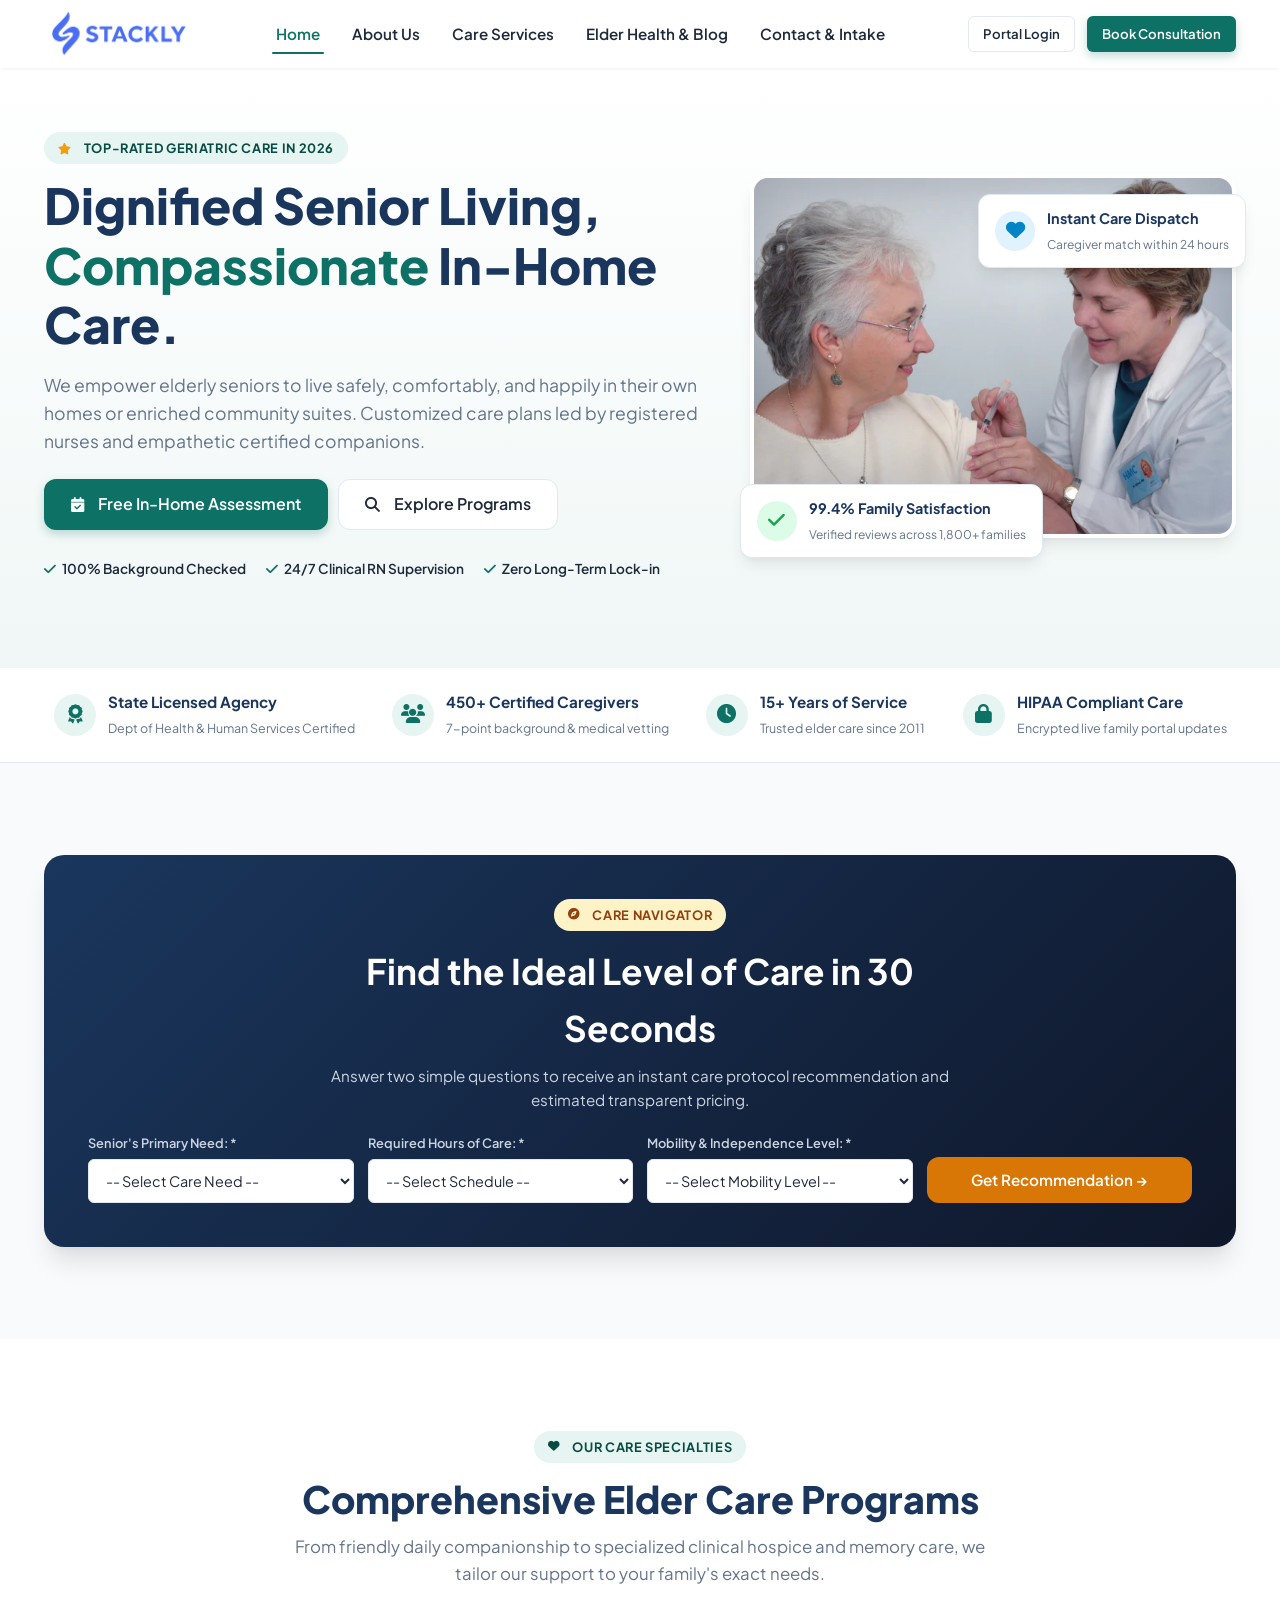
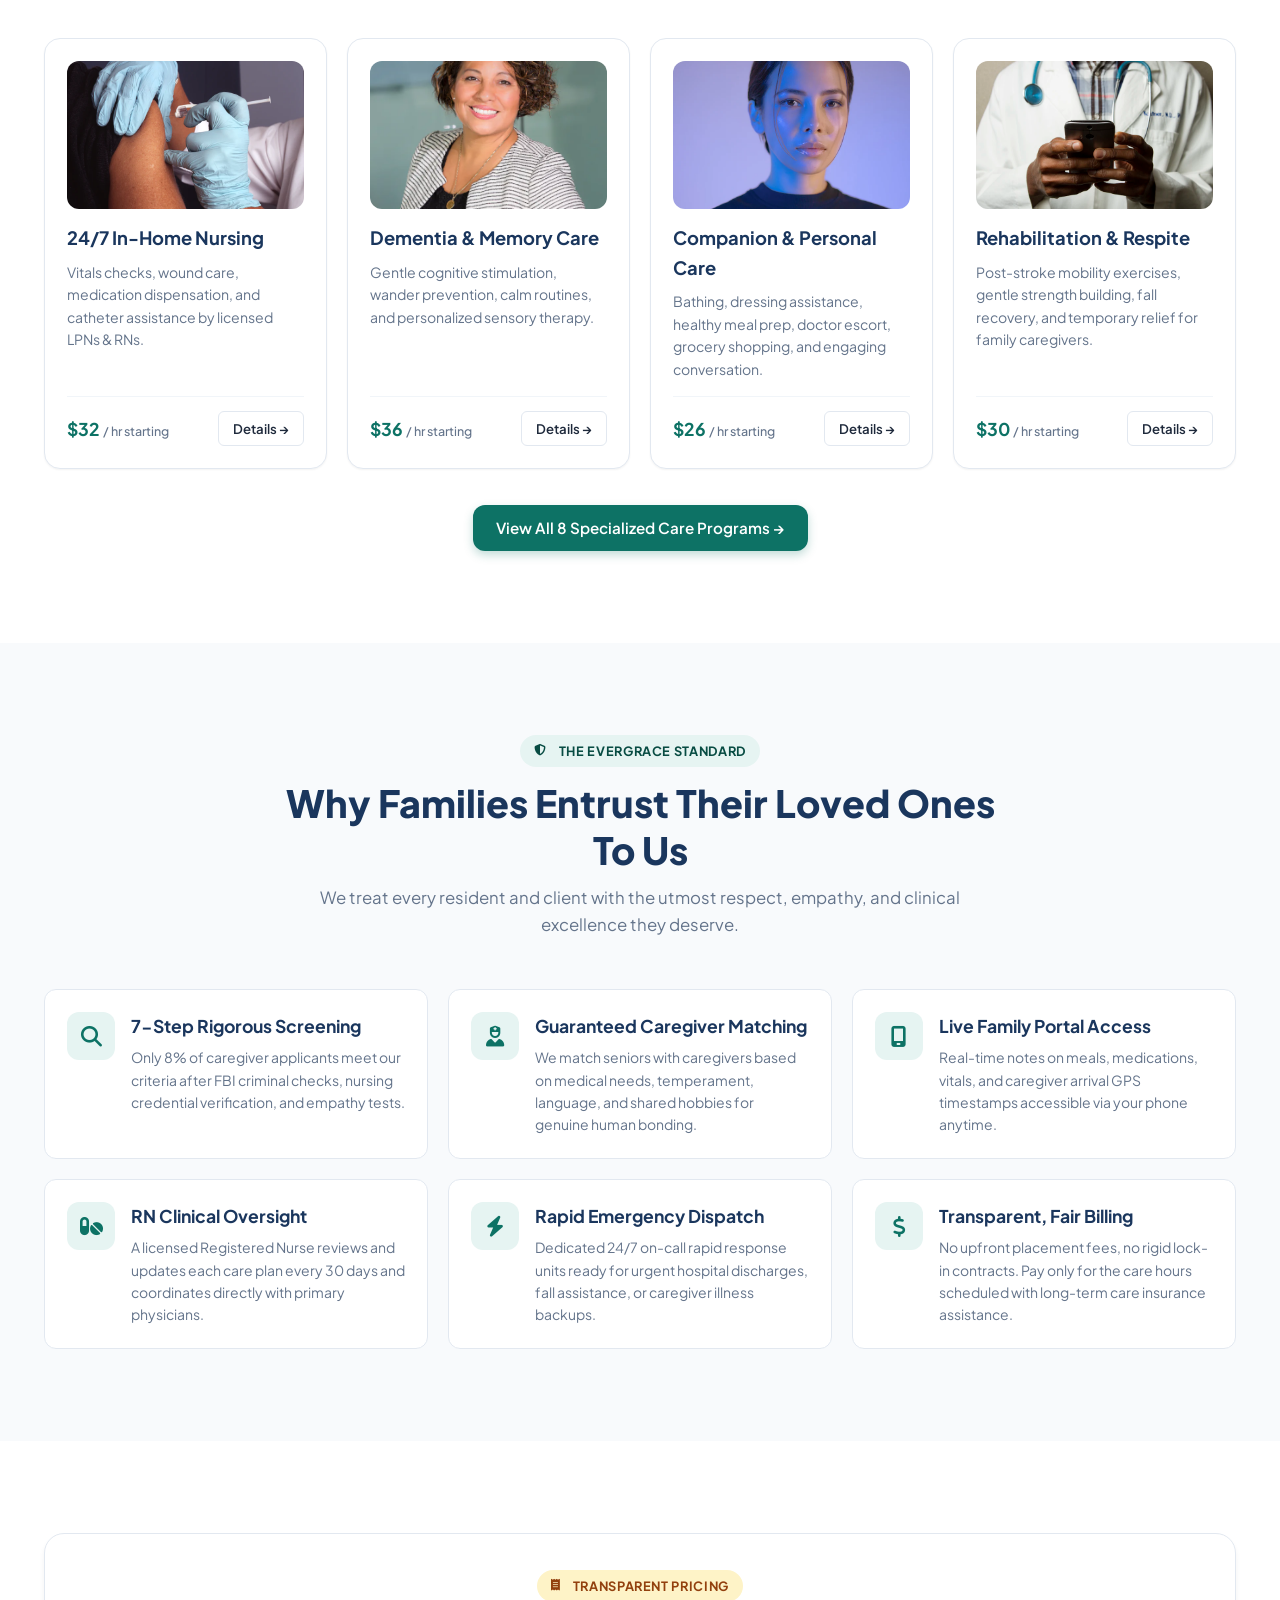
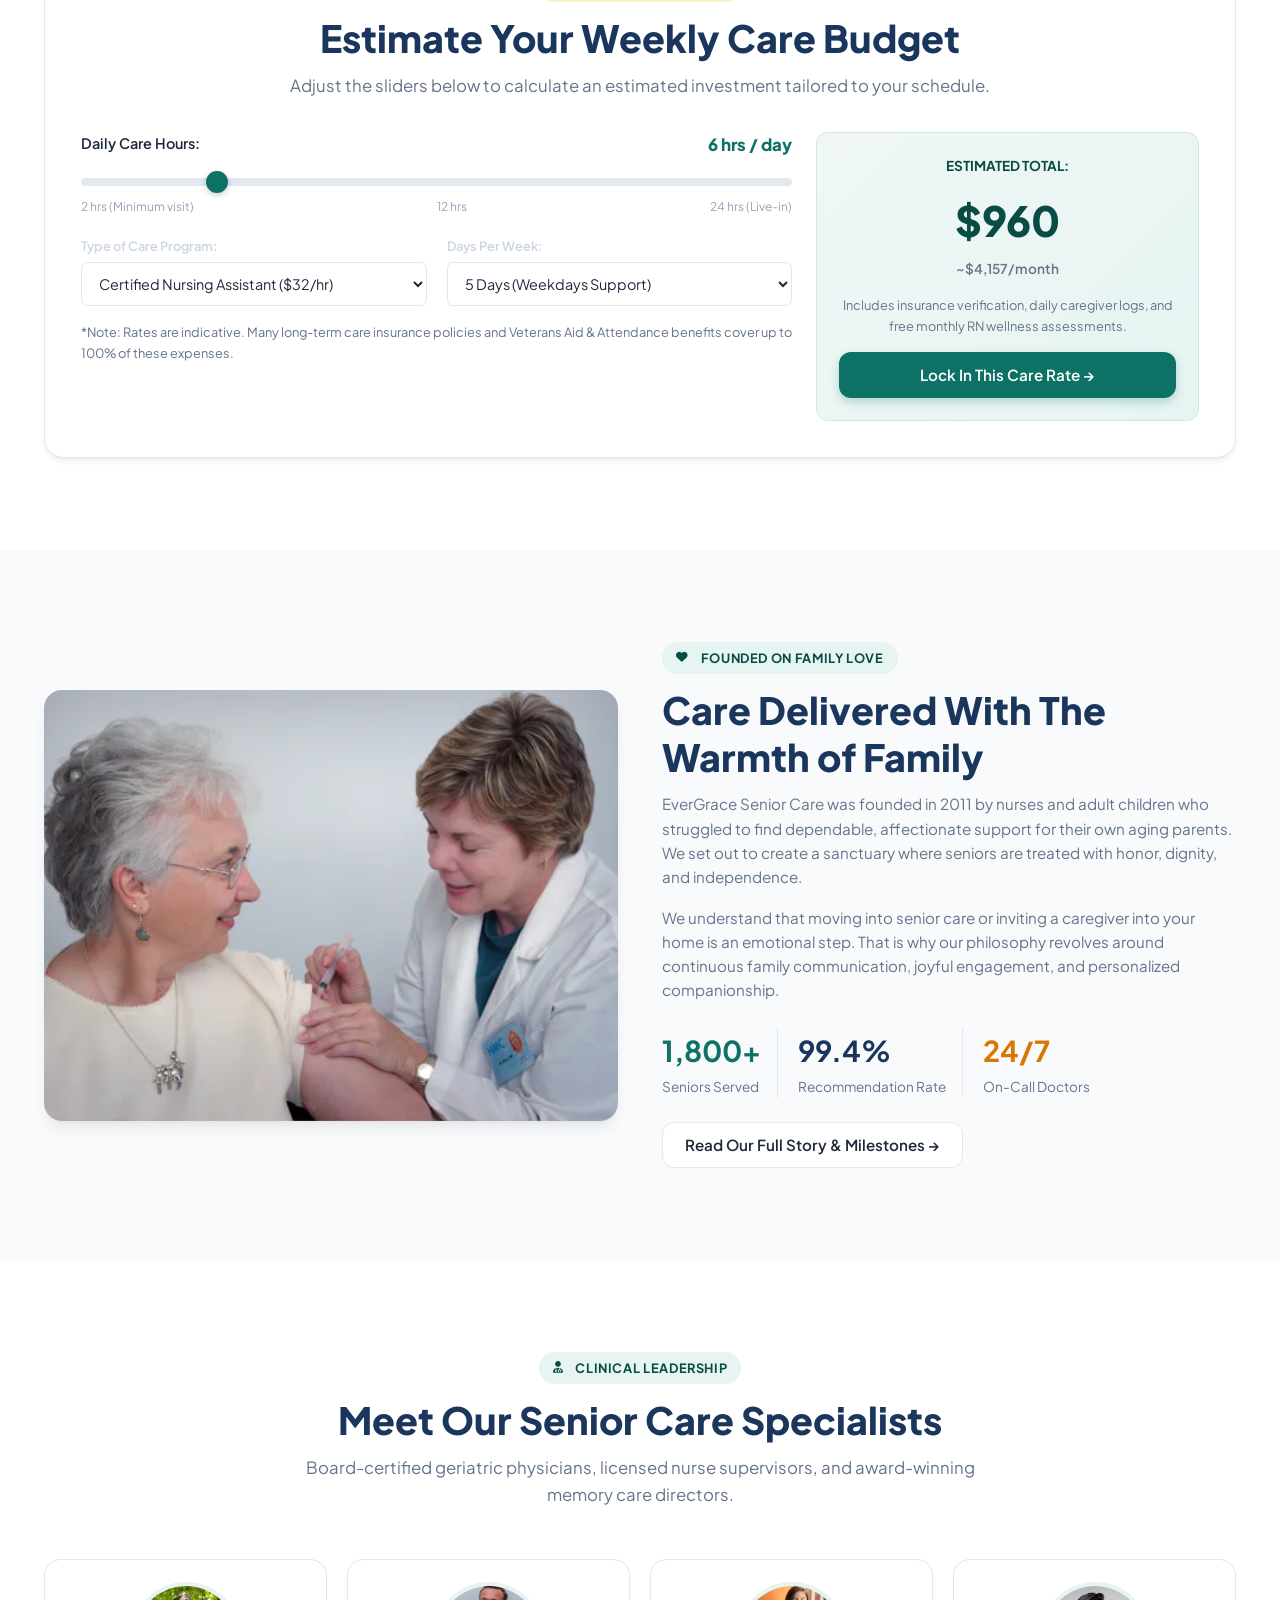
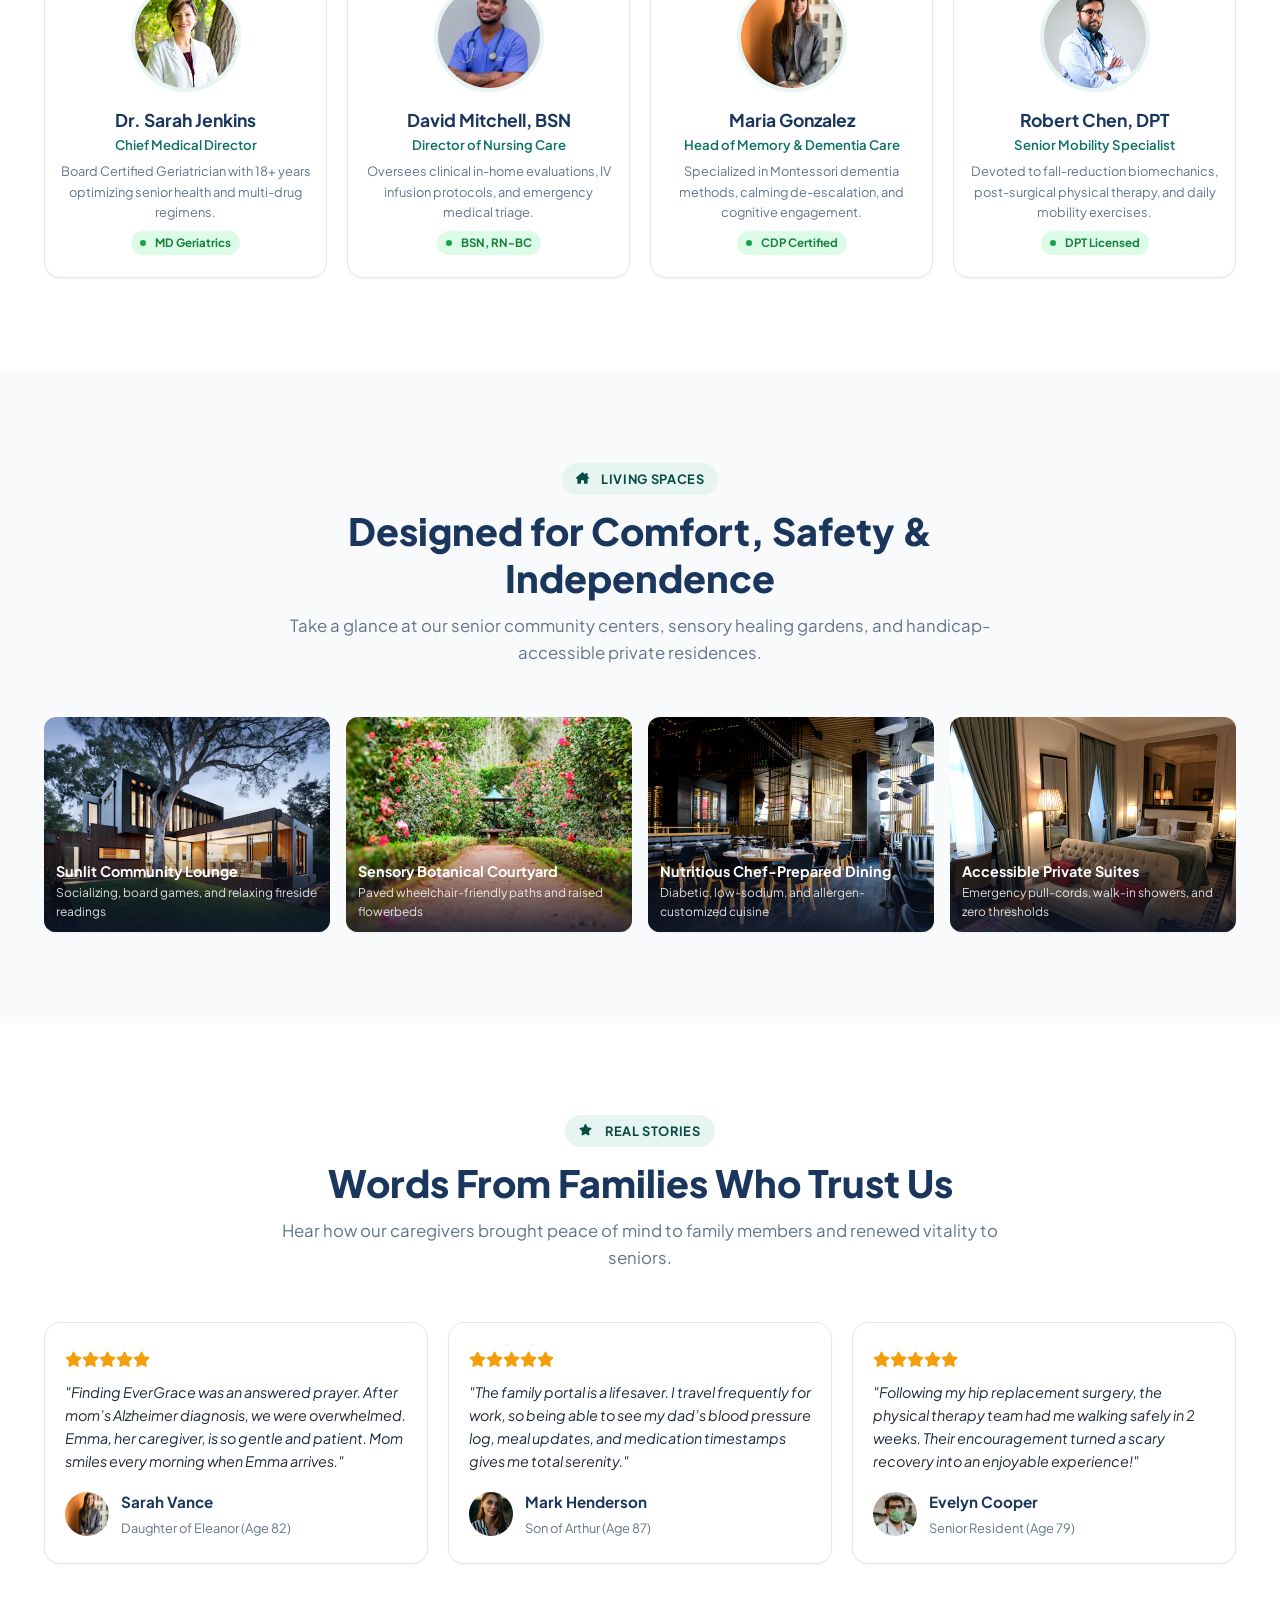
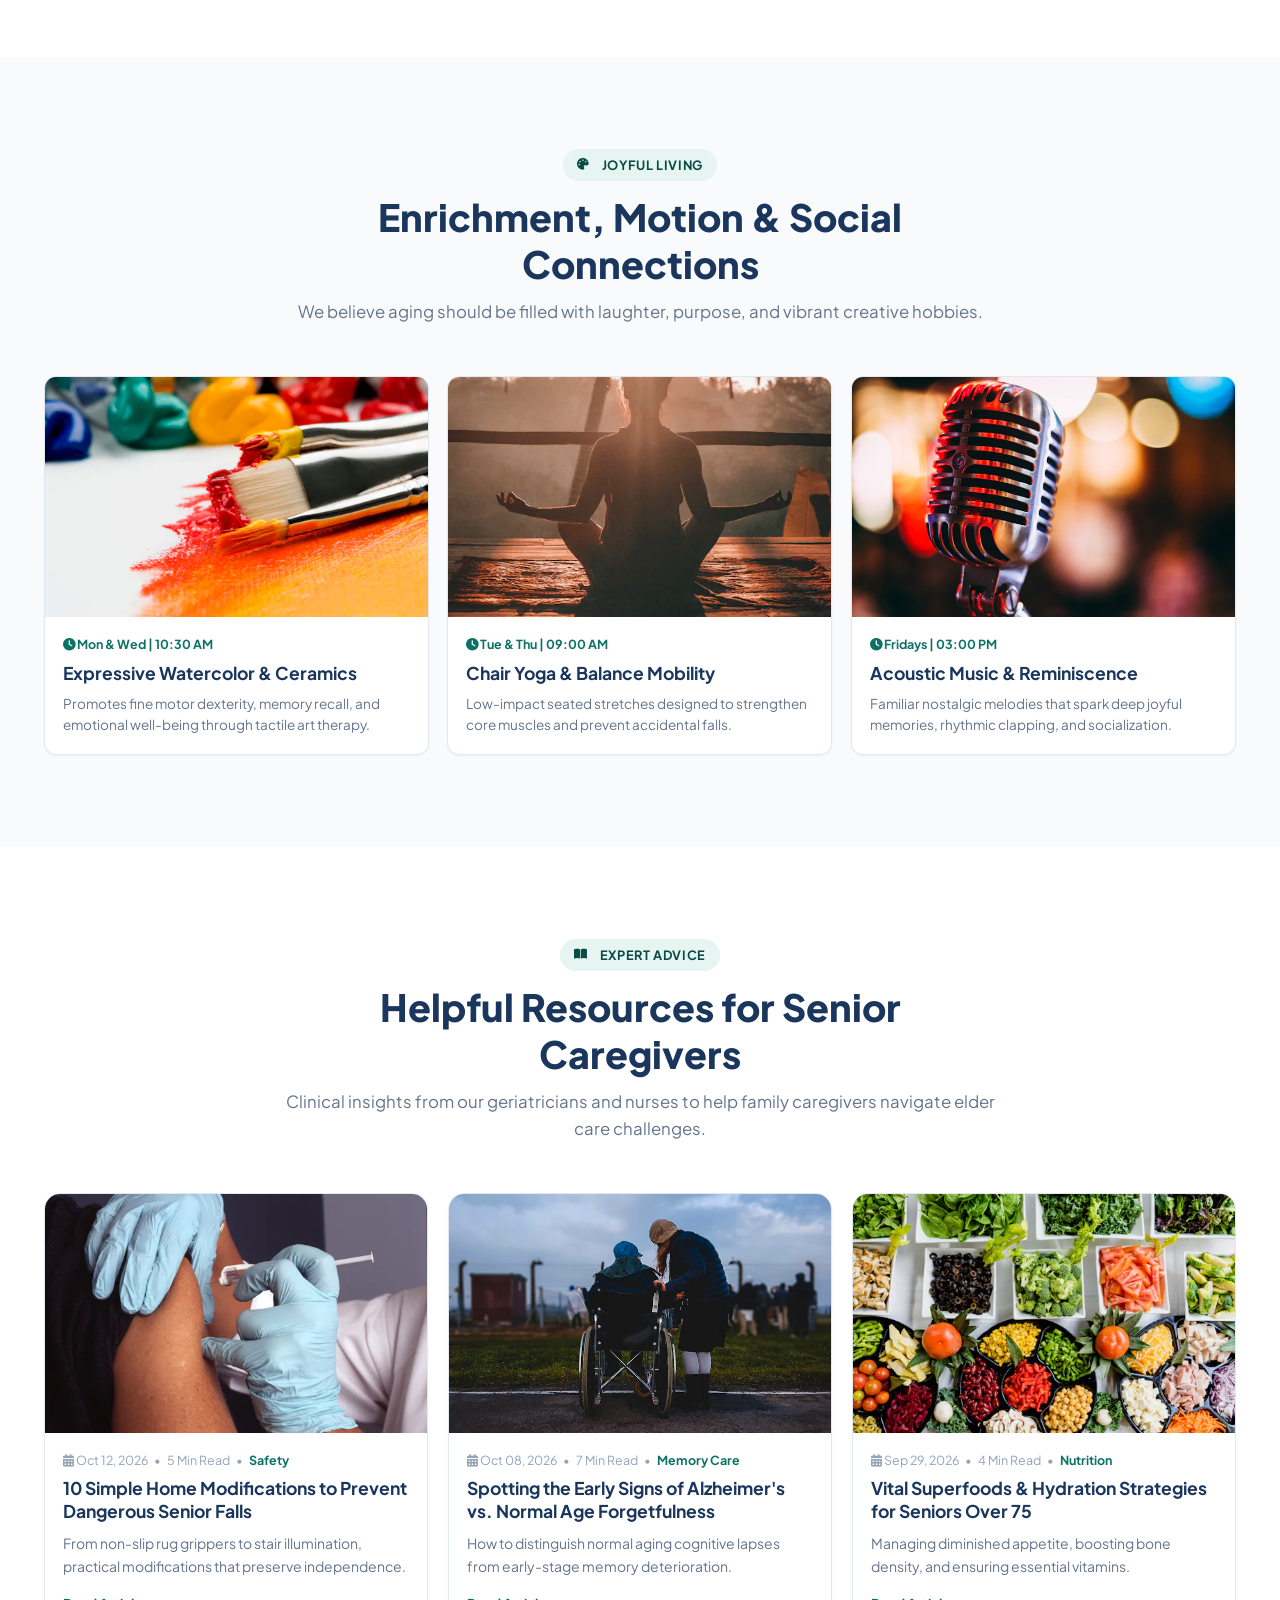
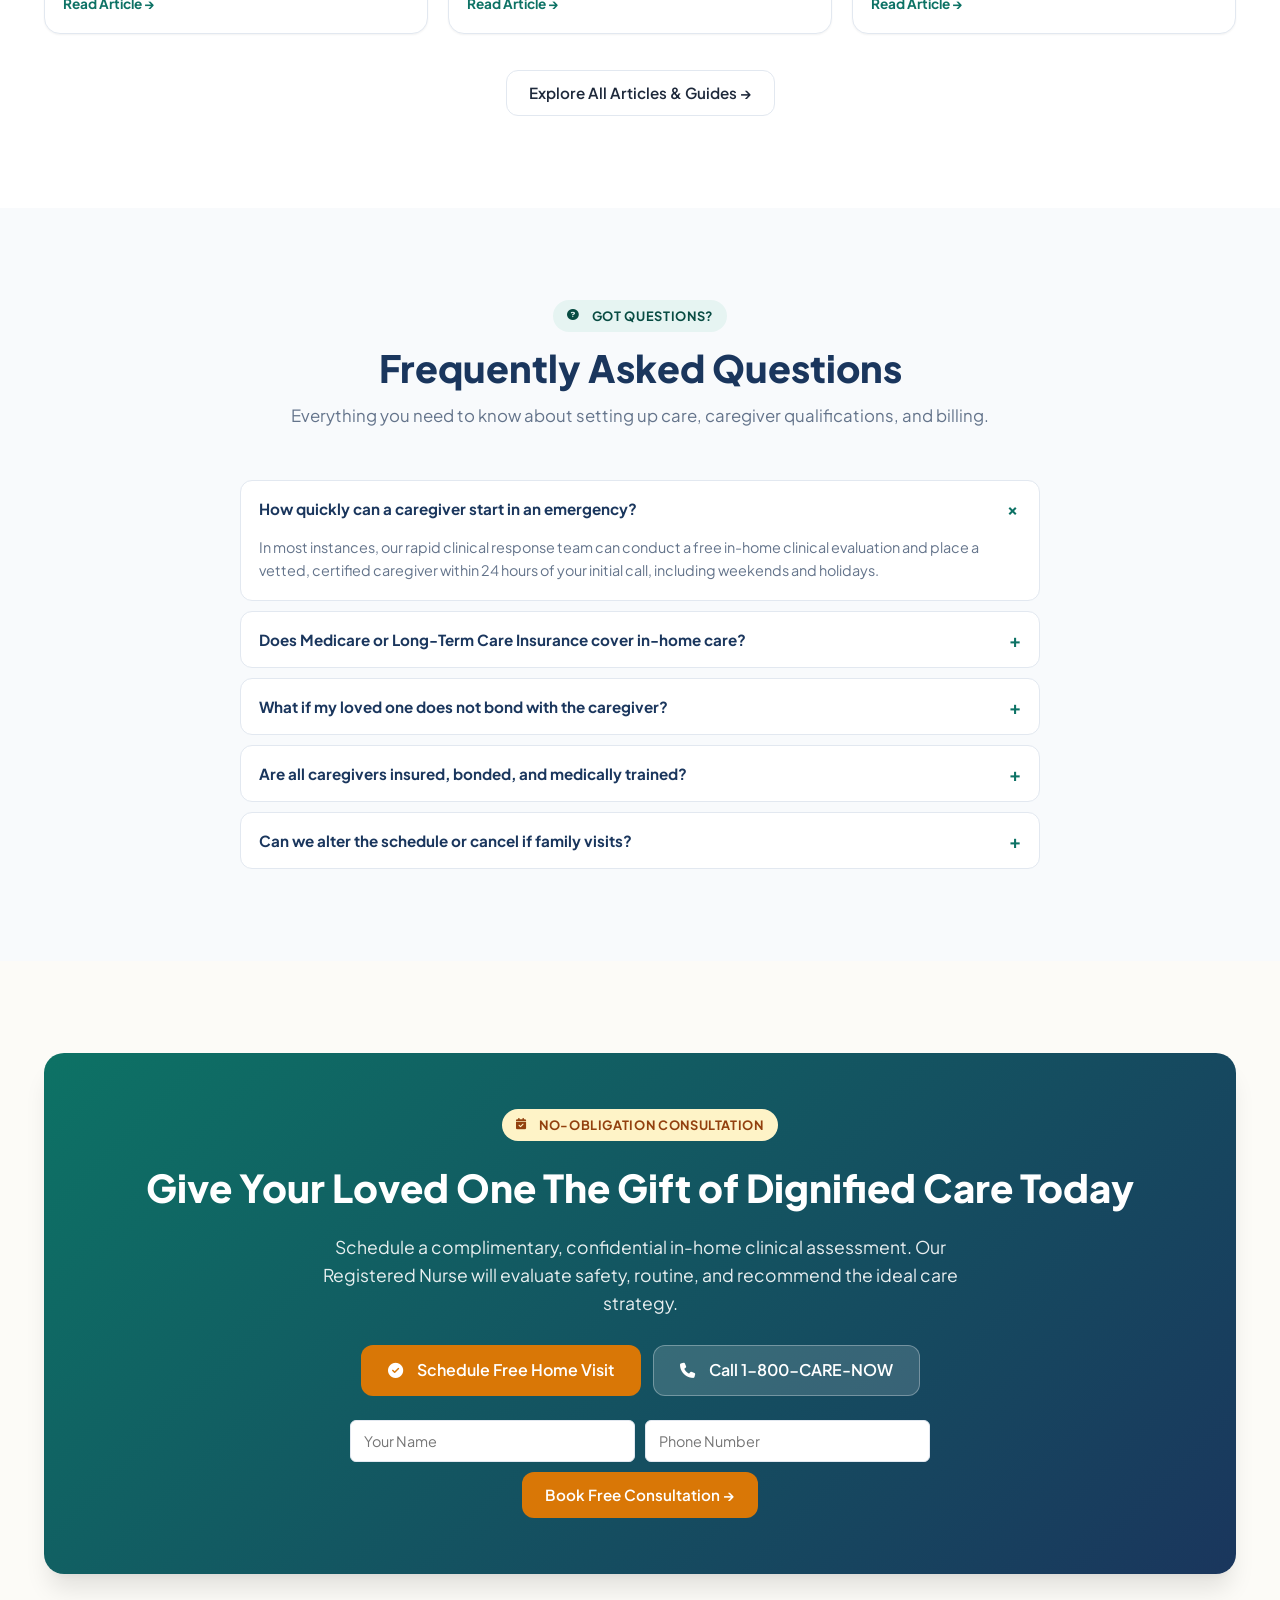
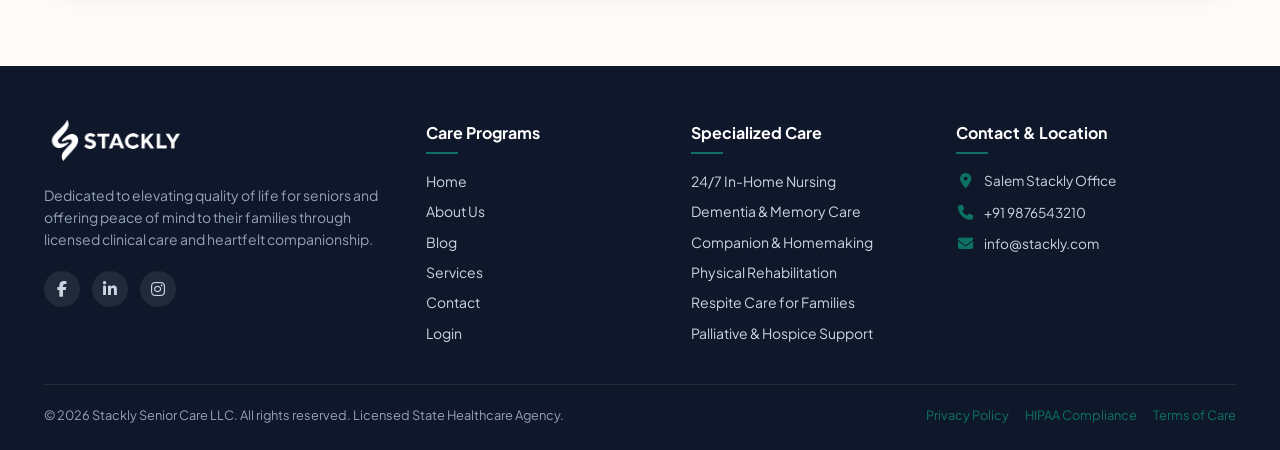
==== index.html @ 3b8c902d "Add files via upload" ====
﻿<!DOCTYPE html>
<html lang="en">
<head>
  <meta charset="UTF-8">
  <meta name="viewport" content="width=device-width, initial-scale=1.0, minimum-scale=1.0">
  <title>EverGrace Senior Care | Compassionate In-Home & Memory Care Services</title>
  <meta name="description" content="Award-winning senior care, specialized memory care, and 24/7 in-home clinical nursing. Dignity, comfort, and personalized care for your loved ones.">
  <link rel="preconnect" href="https://fonts.googleapis.com">
  <link rel="preconnect" href="https://fonts.gstatic.com" crossorigin>
  <link href="https://fonts.googleapis.com/css2?family=Plus+Jakarta+Sans:wght@400;500;600;700;800&display=swap" rel="stylesheet">
  <link rel="stylesheet" href="assets/css/all.min.css">
  <link rel="stylesheet" href="assets/css/style.css">
</head>
<body>

  <!-- PRELOADER (1.5s Animation) -->
  <div id="preloader" class="preloader" aria-label="Loading EverGrace Senior Care">
    <div class="preloader-content">
      <div class="preloader-heart">
        <div class="heart-pulse"><i class="fa-solid fa-heart"></i></div>
        <div class="pulse-ring"></div>
        <div class="pulse-ring ring-2"></div>
      </div>
      <div class="preloader-brand">
        <img src="assets/images/logo_0945.webp" alt="EverGrace Care" style="height: 36px; width: auto; object-fit: contain; margin: 0 auto 6px; display: block;">
        <span>Senior Living & Care</span>
      </div>
      <div class="preloader-bar">
        <div class="preloader-progress"></div>
      </div>
      <div class="preloader-status">Preparing Compassionate Care...</div>
    </div>
  </div>

  <!-- TOP BAR -->
  

  <!-- NAVBAR -->
  <header class="navbar">
    <div class="container navbar-inner">
      <a href="index.html" class="brand-logo" aria-label="EverGrace Senior Care Home">
        <img src="assets/images/logo_0945.webp" alt="EverGrace Senior Care Logo" class="brand-logo-img">
      </a>

      <!-- Desktop Links -->
      <nav class="nav-links" aria-label="Main Navigation">
        <a href="index.html" class="nav-link active">Home</a>
        <a href="about.html" class="nav-link">About Us</a>
        <a href="services.html" class="nav-link">Care Services</a>
        <a href="blog.html" class="nav-link">Elder Health & Blog</a>
        <a href="contact.html" class="nav-link">Contact & Intake</a>
      </nav>

      <!-- Desktop CTAs -->
      <div class="nav-actions">
        <a href="login.html" class="btn btn-sm btn-outline">Portal Login</a>
        <a href="contact.html#consultation" class="btn btn-sm btn-primary">Book Consultation</a>
      </div>

      <!-- Mobile Hamburger Toggle -->
      <button class="mobile-nav-toggle" id="mobileNavToggle" aria-label="Toggle Navigation Menu" aria-expanded="false">
        <span></span>
        <span></span>
        <span></span>
      </button>
    </div>
  </header>

  <!-- MOBILE DRAWER -->
  <div class="mobile-drawer-overlay" id="drawerOverlay"></div>
  <aside class="mobile-drawer" id="mobileDrawer" aria-label="Mobile Navigation">
    <div>
      <div style="margin-bottom: 24px;">
        <a href="index.html" aria-label="EverGrace Home" style="display: inline-block;">
          <img src="assets/images/logo_0945.webp" alt="EverGrace Senior Care Logo" class="brand-logo-img" style="height: 40px;">
        </a>
      </div>
      <nav class="mobile-nav-links">
        <a href="index.html" class="mobile-nav-link active">Home <span>&rarr;</span></a>
        <a href="about.html" class="mobile-nav-link">About Us <span>&rarr;</span></a>
        <a href="services.html" class="mobile-nav-link">Care Services <span>&rarr;</span></a>
        <a href="blog.html" class="mobile-nav-link">Elder Health & Blog <span>&rarr;</span></a>
        <a href="contact.html" class="mobile-nav-link">Contact Us <span>&rarr;</span></a>
        <a href="dashboard-client.html" class="mobile-nav-link" style="color: var(--primary);">Client Portal <span>&rarr;</span></a>
        <a href="dashboard-admin.html" class="mobile-nav-link" style="color: var(--secondary);">Admin Portal <span>&rarr;</span></a>
      </nav>
    </div>
    <div class="mobile-drawer-bottom">
      <a href="login.html" class="btn btn-outline btn-full">Sign In to Portal</a>
      <a href="signup.html" class="btn btn-accent btn-full">Register New Family</a>
      <a href="tel:18002273669" class="btn btn-emergency btn-full"><i class="fa-solid fa-phone"></i> Emergency SOS (24/7)</a>
    </div>
  </aside>

  <main>
    <!-- SECTION 1: HERO SECTION -->
    <section class="section hero-section" id="hero">
      <div class="container">
        <div class="hero-grid">
          <div class="hero-content">
            <div class="badge-pill">
              <span><i class="fa-solid fa-star" style="color: #f59e0b;"></i></span> Top-Rated Geriatric Care in 2026
            </div>
            <h1>Dignified Senior Living, <span>Compassionate</span> In-Home Care.</h1>
            <p class="hero-description">
              We empower elderly seniors to live safely, comfortably, and happily in their own homes or enriched community suites. Customized care plans led by registered nurses and empathetic certified companions.
            </p>
            <div class="hero-buttons">
              <a href="contact.html#consultation" class="btn btn-lg btn-primary"><i class="fa-solid fa-calendar-check"></i> Free In-Home Assessment</a>
              <a href="404.html" class="btn btn-lg btn-outline"><i class="fa-solid fa-magnifying-glass"></i> Explore Programs</a>
            </div>
            <div class="hero-features">
              <div class="hero-feature-item"><span><i class="fa-solid fa-check"></i></span> 100% Background Checked</div>
              <div class="hero-feature-item"><span><i class="fa-solid fa-check"></i></span> 24/7 Clinical RN Supervision</div>
              <div class="hero-feature-item"><span><i class="fa-solid fa-check"></i></span> Zero Long-Term Lock-in</div>
            </div>
          </div>

          <div class="hero-media">
            <div class="hero-image-wrap">
              <img src="assets/images/hero-senior.webp" alt="Senior smiling warmly with certified nurse caregiver in home" width="720" height="540" loading="eager">
            </div>
            <!-- Floating Trust Badges -->
            <div class="hero-floating-card hero-floating-card-1">
              <div style="background: #dcfce7; color: #16a34a; border-radius: 50%; width: 40px; height: 40px; display: flex; align-items: center; justify-content: center; font-size: 1.2rem;"><i class="fa-solid fa-check"></i></div>
              <div>
                <strong style="font-size: 0.9rem; color: var(--secondary); display: block;">99.4% Family Satisfaction</strong>
                <span style="font-size: 0.75rem; color: var(--text-muted);">Verified reviews across 1,800+ families</span>
              </div>
            </div>
            <div class="hero-floating-card hero-floating-card-2">
              <div style="background: #e0f2fe; color: #0284c7; border-radius: 50%; width: 40px; height: 40px; display: flex; align-items: center; justify-content: center; font-size: 1.2rem;"><i class="fa-solid fa-heart"></i></div>
              <div>
                <strong style="font-size: 0.9rem; color: var(--secondary); display: block;">Instant Care Dispatch</strong>
                <span style="font-size: 0.75rem; color: var(--text-muted);">Caregiver match within 24 hours</span>
              </div>
            </div>
          </div>
        </div>
      </div>
    </section>

    <!-- SECTION 2: TRUST & ACCREDITATION STRIP -->
    <section class="trust-strip" id="accreditations" aria-label="Accreditations and Trust Metrics">
      <div class="container">
        <div class="trust-flex">
          <div class="trust-item">
            <div class="trust-item-icon"><i class="fa-solid fa-award"></i></div>
            <div class="trust-item-text">
              <strong>State Licensed Agency</strong>
              <span>Dept of Health & Human Services Certified</span>
            </div>
          </div>
          <div class="trust-item">
            <div class="trust-item-icon"><i class="fa-solid fa-users"></i></div>
            <div class="trust-item-text">
              <strong>450+ Certified Caregivers</strong>
              <span>7-point background & medical vetting</span>
            </div>
          </div>
          <div class="trust-item">
            <div class="trust-item-icon"><i class="fa-solid fa-clock"></i></div>
            <div class="trust-item-text">
              <strong>15+ Years of Service</strong>
              <span>Trusted elder care since 2011</span>
            </div>
          </div>
          <div class="trust-item">
            <div class="trust-item-icon"><i class="fa-solid fa-lock"></i></div>
            <div class="trust-item-text">
              <strong>HIPAA Compliant Care</strong>
              <span>Encrypted live family portal updates</span>
            </div>
          </div>
        </div>
      </div>
    </section>

    <!-- SECTION 3: INTERACTIVE CARE ASSESSMENT FINDER -->
    <section class="section" id="assessment-tool">
      <div class="container">
        <div class="assessment-finder-box">
          <div style="text-align: center; max-width: 650px; margin: 0 auto;">
            <span class="badge-pill badge-accent"><i class="fa-solid fa-compass"></i> Care Navigator</span>
            <h2 style="font-size: clamp(1.5rem, 3.5vw, 2.2rem); margin-bottom: 8px;">Find the Ideal Level of Care in 30 Seconds</h2>
            <p style="color: #cbd5e1; font-size: 0.95rem;">Answer two simple questions to receive an instant care protocol recommendation and estimated transparent pricing.</p>
          </div>

          <form id="assessmentFinderForm" class="finder-form-grid" action="404.html" method="GET" onsubmit="event.preventDefault(); window.location.href='404.html';">
            <div class="form-group">
              <label for="findCondition">Senior's Primary Need: *</label>
              <select id="findCondition" class="form-control" required>
                <option value="">-- Select Care Need --</option>
                <option value="companion">Daily Companionship &amp; Meal Prep</option>
                <option value="memory">Alzheimer's / Dementia / Memory Support</option>
                <option value="rehab">Post-Surgery &amp; Mobility Rehabilitation</option>
                <option value="medical">Complex Medication &amp; Skilled Nursing</option>
              </select>
            </div>
            <div class="form-group">
              <label for="findHours">Required Hours of Care: *</label>
              <select id="findHours" class="form-control" required>
                <option value="">-- Select Schedule --</option>
                <option value="daytime">Daytime Support (4 - 8 Hours/Day)</option>
                <option value="overnight">Overnight Monitoring &amp; Safety</option>
                <option value="247">24/7 Round-the-Clock Live-In Care</option>
                <option value="respite">Respite / Short-Term Family Relief</option>
              </select>
            </div>
            <div class="form-group">
              <label for="findMobility">Mobility &amp; Independence Level: *</label>
              <select id="findMobility" class="form-control" required>
                <option value="">-- Select Mobility Level --</option>
                <option value="independent">Walks Independently / Minor Assistance</option>
                <option value="cane">Uses Walker / Wheelchair</option>
                <option value="bedbound">Bed-Bound / Transfer Assistance Needed</option>
              </select>
            </div>
            <div class="form-group" style="display: flex; align-items: flex-end;">
              <button type="submit" class="btn btn-accent btn-full" style="padding: 12px;">Get Recommendation &rarr;</button>
            </div>
          </form>

          <div id="assessmentResult"></div>
        </div>
      </div>
    </section>

    <!-- SECTION 4: CORE CARE SERVICES -->
    <section class="section section-alt" id="services">
      <div class="container">
        <div class="section-header">
          <div class="badge-pill"><i class="fa-solid fa-heart"></i> Our Care Specialties</div>
          <h2 class="section-title">Comprehensive Elder Care Programs</h2>
          <p class="section-subtitle">From friendly daily companionship to specialized clinical hospice and memory care, we tailor our support to your family's exact needs.</p>
        </div>

        <div class="grid-4">
          <!-- Service 1 -->
          <article class="card service-card">
            <div class="card-image-top">
              <img src="assets/images/service-inhome.webp" alt="In-Home Skilled Nursing Caregiver" width="550" height="340" loading="lazy">
            </div>
            <h3 style="font-size: 1.15rem; color: var(--secondary); margin-bottom: 8px;">24/7 In-Home Nursing</h3>
            <p style="font-size: 0.88rem; color: var(--text-muted); margin-bottom: 16px;">Vitals checks, wound care, medication dispensation, and catheter assistance by licensed LPNs & RNs.</p>
            <div class="service-card-meta">
              <div class="service-price">$32 <span>/ hr starting</span></div>
              <a href="404.html" class="btn btn-sm btn-outline">Details &rarr;</a>
            </div>
          </article>

          <!-- Service 2 -->
          <article class="card service-card">
            <div class="card-image-top">
              <img src="assets/images/service-memory.webp" alt="Memory and Alzheimer Care" width="550" height="340" loading="lazy">
            </div>
            <h3 style="font-size: 1.15rem; color: var(--secondary); margin-bottom: 8px;">Dementia & Memory Care</h3>
            <p style="font-size: 0.88rem; color: var(--text-muted); margin-bottom: 16px;">Gentle cognitive stimulation, wander prevention, calm routines, and personalized sensory therapy.</p>
            <div class="service-card-meta">
              <div class="service-price">$36 <span>/ hr starting</span></div>
              <a href="404.html" class="btn btn-sm btn-outline">Details &rarr;</a>
            </div>
          </article>

          <!-- Service 3 -->
          <article class="card service-card">
            <div class="card-image-top">
              <img src="assets/images/service-companion.webp" alt="Elderly Companion Care" width="550" height="340" loading="lazy">
            </div>
            <h3 style="font-size: 1.15rem; color: var(--secondary); margin-bottom: 8px;">Companion & Personal Care</h3>
            <p style="font-size: 0.88rem; color: var(--text-muted); margin-bottom: 16px;">Bathing, dressing assistance, healthy meal prep, doctor escort, grocery shopping, and engaging conversation.</p>
            <div class="service-card-meta">
              <div class="service-price">$26 <span>/ hr starting</span></div>
              <a href="404.html" class="btn btn-sm btn-outline">Details &rarr;</a>
            </div>
          </article>

          <!-- Service 4 -->
          <article class="card service-card">
            <div class="card-image-top">
              <img src="assets/images/service-rehab.webp" alt="Physical rehabilitation for seniors" width="550" height="340" loading="lazy">
            </div>
            <h3 style="font-size: 1.15rem; color: var(--secondary); margin-bottom: 8px;">Rehabilitation & Respite</h3>
            <p style="font-size: 0.88rem; color: var(--text-muted); margin-bottom: 16px;">Post-stroke mobility exercises, gentle strength building, fall recovery, and temporary relief for family caregivers.</p>
            <div class="service-card-meta">
              <div class="service-price">$30 <span>/ hr starting</span></div>
              <a href="404.html" class="btn btn-sm btn-outline">Details &rarr;</a>
            </div>
          </article>
        </div>

        <div style="text-align: center; margin-top: 36px;">
          <a href="services.html" class="btn btn-primary">View All 8 Specialized Care Programs &rarr;</a>
        </div>
      </div>
    </section>

    <!-- SECTION 5: WHY CHOOSE US (6 VALUE PILLARS) -->
    <section class="section" id="why-us">
      <div class="container">
        <div class="section-header">
          <div class="badge-pill"><i class="fa-solid fa-shield-halved"></i> The EverGrace Standard</div>
          <h2 class="section-title">Why Families Entrust Their Loved Ones To Us</h2>
          <p class="section-subtitle">We treat every resident and client with the utmost respect, empathy, and clinical excellence they deserve.</p>
        </div>

        <div class="grid-3">
          <div class="pillar-card">
            <div class="pillar-icon"><i class="fa-solid fa-magnifying-glass"></i></div>
            <div>
              <h3 style="font-size: 1.1rem; color: var(--secondary); margin-bottom: 6px;">7-Step Rigorous Screening</h3>
              <p style="font-size: 0.875rem; color: var(--text-muted);">Only 8% of caregiver applicants meet our criteria after FBI criminal checks, nursing credential verification, and empathy tests.</p>
            </div>
          </div>

          <div class="pillar-card">
            <div class="pillar-icon"><i class="fa-solid fa-user-nurse"></i></div>
            <div>
              <h3 style="font-size: 1.1rem; color: var(--secondary); margin-bottom: 6px;">Guaranteed Caregiver Matching</h3>
              <p style="font-size: 0.875rem; color: var(--text-muted);">We match seniors with caregivers based on medical needs, temperament, language, and shared hobbies for genuine human bonding.</p>
            </div>
          </div>

          <div class="pillar-card">
            <div class="pillar-icon"><i class="fa-solid fa-mobile-screen"></i></div>
            <div>
              <h3 style="font-size: 1.1rem; color: var(--secondary); margin-bottom: 6px;">Live Family Portal Access</h3>
              <p style="font-size: 0.875rem; color: var(--text-muted);">Real-time notes on meals, medications, vitals, and caregiver arrival GPS timestamps accessible via your phone anytime.</p>
            </div>
          </div>

          <div class="pillar-card">
            <div class="pillar-icon"><i class="fa-solid fa-pills"></i></div>
            <div>
              <h3 style="font-size: 1.1rem; color: var(--secondary); margin-bottom: 6px;">RN Clinical Oversight</h3>
              <p style="font-size: 0.875rem; color: var(--text-muted);">A licensed Registered Nurse reviews and updates each care plan every 30 days and coordinates directly with primary physicians.</p>
            </div>
          </div>

          <div class="pillar-card">
            <div class="pillar-icon"><i class="fa-solid fa-bolt"></i></div>
            <div>
              <h3 style="font-size: 1.1rem; color: var(--secondary); margin-bottom: 6px;">Rapid Emergency Dispatch</h3>
              <p style="font-size: 0.875rem; color: var(--text-muted);">Dedicated 24/7 on-call rapid response units ready for urgent hospital discharges, fall assistance, or caregiver illness backups.</p>
            </div>
          </div>

          <div class="pillar-card">
            <div class="pillar-icon"><i class="fa-solid fa-dollar-sign"></i></div>
            <div>
              <h3 style="font-size: 1.1rem; color: var(--secondary); margin-bottom: 6px;">Transparent, Fair Billing</h3>
              <p style="font-size: 0.875rem; color: var(--text-muted);">No upfront placement fees, no rigid lock-in contracts. Pay only for the care hours scheduled with long-term care insurance assistance.</p>
            </div>
          </div>
        </div>
      </div>
    </section>

    <!-- SECTION 6: INTERACTIVE CARE PLAN COST CALCULATOR -->
    <section class="section section-alt" id="calculator">
      <div class="container">
        <div class="calc-card">
          <div class="section-header" style="margin-bottom: 32px;">
            <div class="badge-pill badge-accent"><i class="fa-solid fa-receipt"></i> Transparent Pricing</div>
            <h2 class="section-title">Estimate Your Weekly Care Budget</h2>
            <p class="section-subtitle">Adjust the sliders below to calculate an estimated investment tailored to your schedule.</p>
          </div>

          <div class="calc-grid">
            <div>
              <div class="slider-container">
                <div class="slider-label">
                  <label for="calcHours">Daily Care Hours:</label>
                  <span id="calcHoursVal">6 hrs / day</span>
                </div>
                <input type="range" id="calcHours" min="2" max="24" value="6" step="1" class="range-slider" aria-label="Daily Care Hours">
                <div style="display: flex; justify-content: space-between; font-size: 0.75rem; color: var(--text-light); margin-top: 4px;">
                  <span>2 hrs (Minimum visit)</span>
                  <span>12 hrs</span>
                  <span>24 hrs (Live-in)</span>
                </div>
              </div>

              <div class="grid-2">
                <div class="form-group">
                  <label for="calcCareType">Type of Care Program:</label>
                  <select id="calcCareType" class="form-control">
                    <option value="26">Companion & Homemaking ($26/hr)</option>
                    <option value="32" selected>Certified Nursing Assistant ($32/hr)</option>
                    <option value="38">Alzheimer's / Memory Specialist ($38/hr)</option>
                    <option value="46">Skilled Clinical RN ($46/hr)</option>
                  </select>
                </div>
                <div class="form-group">
                  <label for="calcDaysWeek">Days Per Week:</label>
                  <select id="calcDaysWeek" class="form-control">
                    <option value="2">2 Days (Part-Time / Weekend)</option>
                    <option value="3">3 Days (Alternate Schedule)</option>
                    <option value="5" selected>5 Days (Weekdays Support)</option>
                    <option value="7">7 Days (Full Week Coverage)</option>
                  </select>
                </div>
              </div>

              <div style="font-size: 0.8rem; color: var(--text-muted); margin-top: 16px;">
                *Note: Rates are indicative. Many long-term care insurance policies and Veterans Aid & Attendance benefits cover up to 100% of these expenses.
              </div>
            </div>

            <div class="calc-summary-box">
              <div style="font-size: 0.85rem; font-weight: 700; color: var(--primary-dark); text-transform: uppercase;">Estimated Total:</div>
              <div class="calc-price-display" id="calcTotalPrice">$960</div>
              <div style="font-size: 0.85rem; color: var(--text-muted); font-weight: 600;" id="calcMonthlyPrice">~$4,156/month</div>
              <p style="font-size: 0.8rem; color: var(--text-muted); margin: 16px 0;">Includes insurance verification, daily caregiver logs, and free monthly RN wellness assessments.</p>
              <a href="contact.html#consultation" class="btn btn-primary btn-full">Lock In This Care Rate &rarr;</a>
            </div>
          </div>
        </div>
      </div>
    </section>

    <!-- SECTION 7: ABOUT US & PHILOSOPHY -->
    <section class="section" id="about-story">
      <div class="container">
        <div class="split-content">
          <div class="story-media">
            <img src="assets/images/about-story.webp" alt="Senior mother and caregiver holding hands with compassion" width="550" height="412" loading="lazy">
          </div>
          <div>
            <div class="badge-pill"><i class="fa-solid fa-heart"></i> Founded On Family Love</div>
            <h2 class="section-title">Care Delivered With The Warmth of Family</h2>
            <p style="color: var(--text-muted); margin-bottom: 16px; font-size: 0.95rem;">
              EverGrace Senior Care was founded in 2011 by nurses and adult children who struggled to find dependable, affectionate support for their own aging parents. We set out to create a sanctuary where seniors are treated with honor, dignity, and independence.
            </p>
            <p style="color: var(--text-muted); margin-bottom: 24px; font-size: 0.95rem;">
              We understand that moving into senior care or inviting a caregiver into your home is an emotional step. That is why our philosophy revolves around continuous family communication, joyful engagement, and personalized companionship.
            </p>
            <div class="story-stats-row">
              <div>
                <strong style="font-size: 1.8rem; color: var(--primary); display: block;">1,800+</strong>
                <span style="font-size: 0.85rem; color: var(--text-muted);">Seniors Served</span>
              </div>
              <div style="border-left: 1px solid var(--border-color); padding-left: 20px;">
                <strong style="font-size: 1.8rem; color: var(--secondary); display: block;">99.4%</strong>
                <span style="font-size: 0.85rem; color: var(--text-muted);">Recommendation Rate</span>
              </div>
              <div style="border-left: 1px solid var(--border-color); padding-left: 20px;">
                <strong style="font-size: 1.8rem; color: var(--accent); display: block;">24/7</strong>
                <span style="font-size: 0.85rem; color: var(--text-muted);">On-Call Doctors</span>
              </div>
            </div>
            <a href="about.html" class="btn btn-outline">Read Our Full Story & Milestones &rarr;</a>
          </div>
        </div>
      </div>
    </section>

    <!-- SECTION 8: MEDICAL STAFF & CAREGIVER SHOWCASE -->
    <section class="section section-alt" id="team">
      <div class="container">
        <div class="section-header">
          <div class="badge-pill"><i class="fa-solid fa-user-doctor"></i> Clinical Leadership</div>
          <h2 class="section-title">Meet Our Senior Care Specialists</h2>
          <p class="section-subtitle">Board-certified geriatric physicians, licensed nurse supervisors, and award-winning memory care directors.</p>
        </div>

        <div class="grid-4">
          <div class="team-card">
            <div class="team-avatar">
              <img src="assets/images/team-doctor1.webp" alt="Dr. Sarah Jenkins Medical Director" width="120" height="120" loading="lazy">
            </div>
            <h3 class="team-name">Dr. Sarah Jenkins</h3>
            <div class="team-role">Chief Medical Director</div>
            <p style="font-size: 0.8rem; color: var(--text-muted);">Board Certified Geriatrician with 18+ years optimizing senior health and multi-drug regimens.</p>
            <div class="team-badges">
              <span class="status-pill status-active">MD Geriatrics</span>
            </div>
          </div>

          <div class="team-card">
            <div class="team-avatar">
              <img src="assets/images/team-nurse1.webp" alt="David Mitchell Lead Geriatric Nurse" width="120" height="120" loading="lazy">
            </div>
            <h3 class="team-name">David Mitchell, BSN</h3>
            <div class="team-role">Director of Nursing Care</div>
            <p style="font-size: 0.8rem; color: var(--text-muted);">Oversees clinical in-home evaluations, IV infusion protocols, and emergency medical triage.</p>
            <div class="team-badges">
              <span class="status-pill status-active">BSN, RN-BC</span>
            </div>
          </div>

          <div class="team-card">
            <div class="team-avatar">
              <img src="assets/images/team-nurse2.webp" alt="Maria Gonzalez Memory Care Specialist" width="120" height="120" loading="lazy">
            </div>
            <h3 class="team-name">Maria Gonzalez</h3>
            <div class="team-role">Head of Memory & Dementia Care</div>
            <p style="font-size: 0.8rem; color: var(--text-muted);">Specialized in Montessori dementia methods, calming de-escalation, and cognitive engagement.</p>
            <div class="team-badges">
              <span class="status-pill status-active">CDP Certified</span>
            </div>
          </div>

          <div class="team-card">
            <div class="team-avatar">
              <img src="assets/images/team-therapist.webp" alt="Robert Chen Senior Physical Therapist" width="120" height="120" loading="lazy">
            </div>
            <h3 class="team-name">Robert Chen, DPT</h3>
            <div class="team-role">Senior Mobility Specialist</div>
            <p style="font-size: 0.8rem; color: var(--text-muted);">Devoted to fall-reduction biomechanics, post-surgical physical therapy, and daily mobility exercises.</p>
            <div class="team-badges">
              <span class="status-pill status-active">DPT Licensed</span>
            </div>
          </div>
        </div>
      </div>
    </section>

    <!-- SECTION 9: VIRTUAL FACILITIES TOUR GALLERY -->
    <section class="section" id="facilities">
      <div class="container">
        <div class="section-header">
          <div class="badge-pill"><i class="fa-solid fa-house-chimney"></i> Living Spaces</div>
          <h2 class="section-title">Designed for Comfort, Safety & Independence</h2>
          <p class="section-subtitle">Take a glance at our senior community centers, sensory healing gardens, and handicap-accessible private residences.</p>
        </div>

        <div class="facility-gallery">
          <div class="facility-item">
            <img src="assets/images/facility-lounge.webp" alt="Cozy Sunlit Senior Living Lounge" width="550" height="412" loading="lazy">
            <div class="facility-caption">
              <h4>Sunlit Community Lounge</h4>
              <p style="font-size: 0.75rem; opacity: 0.85;">Socializing, board games, and relaxing fireside readings</p>
            </div>
          </div>

          <div class="facility-item">
            <img src="assets/images/facility-garden.webp" alt="Peaceful courtyard garden with walking paths" width="550" height="412" loading="lazy">
            <div class="facility-caption">
              <h4>Sensory Botanical Courtyard</h4>
              <p style="font-size: 0.75rem; opacity: 0.85;">Paved wheelchair-friendly paths and raised flowerbeds</p>
            </div>
          </div>

          <div class="facility-item">
            <img src="assets/images/facility-dining.webp" alt="Senior chef-prepared dining hall" width="550" height="412" loading="lazy">
            <div class="facility-caption">
              <h4>Nutritious Chef-Prepared Dining</h4>
              <p style="font-size: 0.75rem; opacity: 0.85;">Diabetic, low-sodium, and allergen-customized cuisine</p>
            </div>
          </div>

          <div class="facility-item">
            <img src="assets/images/facility-room.webp" alt="Private assisted living room with safety railings" width="550" height="412" loading="lazy">
            <div class="facility-caption">
              <h4>Accessible Private Suites</h4>
              <p style="font-size: 0.75rem; opacity: 0.85;">Emergency pull-cords, walk-in showers, and zero thresholds</p>
            </div>
          </div>
        </div>
      </div>
    </section>

    <!-- SECTION 10: FAMILY TESTIMONIALS -->
    <section class="section section-alt" id="testimonials">
      <div class="container">
        <div class="section-header">
          <div class="badge-pill"><i class="fa-solid fa-star"></i> Real Stories</div>
          <h2 class="section-title">Words From Families Who Trust Us</h2>
          <p class="section-subtitle">Hear how our caregivers brought peace of mind to family members and renewed vitality to seniors.</p>
        </div>

        <div class="grid-3">
          <div class="testimonial-card">
            <div>
              <div class="rating-stars"><i class="fa-solid fa-star" style="color: #f59e0b;"></i><i class="fa-solid fa-star" style="color: #f59e0b;"></i><i class="fa-solid fa-star" style="color: #f59e0b;"></i><i class="fa-solid fa-star" style="color: #f59e0b;"></i><i class="fa-solid fa-star" style="color: #f59e0b;"></i></div>
              <p class="testimonial-quote">"Finding EverGrace was an answered prayer. After mom’s Alzheimer diagnosis, we were overwhelmed. Emma, her caregiver, is so gentle and patient. Mom smiles every morning when Emma arrives."</p>
            </div>
            <div class="reviewer-meta">
              <div class="reviewer-avatar">
                <img src="assets/images/avatar-client.webp" alt="Sarah Vance family client" width="48" height="48" loading="lazy">
              </div>
              <div>
                <strong style="font-size: 0.95rem; color: var(--secondary); display: block;">Sarah Vance</strong>
                <span style="font-size: 0.8rem; color: var(--text-muted);">Daughter of Eleanor (Age 82)</span>
              </div>
            </div>
          </div>

          <div class="testimonial-card">
            <div>
              <div class="rating-stars"><i class="fa-solid fa-star" style="color: #f59e0b;"></i><i class="fa-solid fa-star" style="color: #f59e0b;"></i><i class="fa-solid fa-star" style="color: #f59e0b;"></i><i class="fa-solid fa-star" style="color: #f59e0b;"></i><i class="fa-solid fa-star" style="color: #f59e0b;"></i></div>
              <p class="testimonial-quote">"The family portal is a lifesaver. I travel frequently for work, so being able to see my dad’s blood pressure log, meal updates, and medication timestamps gives me total serenity."</p>
            </div>
            <div class="reviewer-meta">
              <div class="reviewer-avatar">
                <img src="assets/images/avatar-senior.webp" alt="Mark Henderson client son" width="48" height="48" loading="lazy">
              </div>
              <div>
                <strong style="font-size: 0.95rem; color: var(--secondary); display: block;">Mark Henderson</strong>
                <span style="font-size: 0.8rem; color: var(--text-muted);">Son of Arthur (Age 87)</span>
              </div>
            </div>
          </div>

          <div class="testimonial-card">
            <div>
              <div class="rating-stars"><i class="fa-solid fa-star" style="color: #f59e0b;"></i><i class="fa-solid fa-star" style="color: #f59e0b;"></i><i class="fa-solid fa-star" style="color: #f59e0b;"></i><i class="fa-solid fa-star" style="color: #f59e0b;"></i><i class="fa-solid fa-star" style="color: #f59e0b;"></i></div>
              <p class="testimonial-quote">"Following my hip replacement surgery, the physical therapy team had me walking safely in 2 weeks. Their encouragement turned a scary recovery into an enjoyable experience!"</p>
            </div>
            <div class="reviewer-meta">
              <div class="reviewer-avatar">
                <img src="assets/images/avatar-caregiver.webp" alt="Evelyn Cooper senior client" width="48" height="48" loading="lazy">
              </div>
              <div>
                <strong style="font-size: 0.95rem; color: var(--secondary); display: block;">Evelyn Cooper</strong>
                <span style="font-size: 0.8rem; color: var(--text-muted);">Senior Resident (Age 79)</span>
              </div>
            </div>
          </div>
        </div>
      </div>
    </section>

    <!-- SECTION 11: SENIOR WELLNESS & ACTIVITIES SCHEDULE -->
    <section class="section" id="activities">
      <div class="container">
        <div class="section-header">
          <div class="badge-pill"><i class="fa-solid fa-palette"></i> Joyful Living</div>
          <h2 class="section-title">Enrichment, Motion & Social Connections</h2>
          <p class="section-subtitle">We believe aging should be filled with laughter, purpose, and vibrant creative hobbies.</p>
        </div>

        <div class="activities-grid">
          <div class="activity-card">
            <div class="activity-img">
              <img src="assets/images/activity-art.webp" alt="Seniors painting watercolor art" width="550" height="343" loading="lazy">
            </div>
            <div class="activity-body">
              <div class="activity-time"><i class="fa-solid fa-clock"></i> Mon & Wed | 10:30 AM</div>
              <h3 style="font-size: 1.1rem; color: var(--secondary); margin-bottom: 6px;">Expressive Watercolor & Ceramics</h3>
              <p style="font-size: 0.85rem; color: var(--text-muted);">Promotes fine motor dexterity, memory recall, and emotional well-being through tactile art therapy.</p>
            </div>
          </div>

          <div class="activity-card">
            <div class="activity-img">
              <img src="assets/images/activity-yoga.webp" alt="Senior chair yoga and gentle breathing" width="550" height="343" loading="lazy">
            </div>
            <div class="activity-body">
              <div class="activity-time"><i class="fa-solid fa-clock"></i> Tue & Thu | 09:00 AM</div>
              <h3 style="font-size: 1.1rem; color: var(--secondary); margin-bottom: 6px;">Chair Yoga & Balance Mobility</h3>
              <p style="font-size: 0.85rem; color: var(--text-muted);">Low-impact seated stretches designed to strengthen core muscles and prevent accidental falls.</p>
            </div>
          </div>

          <div class="activity-card">
            <div class="activity-img">
              <img src="assets/images/activity-music.webp" alt="Senior acoustic music and singalong hour" width="550" height="343" loading="lazy">
            </div>
            <div class="activity-body">
              <div class="activity-time"><i class="fa-solid fa-clock"></i> Fridays | 03:00 PM</div>
              <h3 style="font-size: 1.1rem; color: var(--secondary); margin-bottom: 6px;">Acoustic Music & Reminiscence</h3>
              <p style="font-size: 0.85rem; color: var(--text-muted);">Familiar nostalgic melodies that spark deep joyful memories, rhythmic clapping, and socialization.</p>
            </div>
          </div>
        </div>
      </div>
    </section>

    <!-- SECTION 12: BLOG & HEALTH ADVICE ARTICLES -->
    <section class="section section-alt" id="blog-highlights">
      <div class="container">
        <div class="section-header">
          <div class="badge-pill"><i class="fa-solid fa-book-open"></i> Expert Advice</div>
          <h2 class="section-title">Helpful Resources for Senior Caregivers</h2>
          <p class="section-subtitle">Clinical insights from our geriatricians and nurses to help family caregivers navigate elder care challenges.</p>
        </div>

        <div class="grid-3">
          <article class="blog-card">
            <div class="blog-img">
              <img src="assets/images/blog-fall-prevention.webp" alt="Senior safety walking aid guide" width="550" height="343" loading="lazy">
            </div>
            <div class="blog-body">
              <div class="blog-meta">
                <span><i class="fa-solid fa-calendar-days"></i> Oct 12, 2026</span> &bull; <span>5 Min Read</span> &bull; <strong style="color: var(--primary);">Safety</strong>
              </div>
              <h3 class="blog-title"><a href="blog.html#post1">10 Simple Home Modifications to Prevent Dangerous Senior Falls</a></h3>
              <p style="font-size: 0.875rem; color: var(--text-muted); margin-bottom: 16px;">From non-slip rug grippers to stair illumination, practical modifications that preserve independence.</p>
              <a href="blog.html#post1" style="font-weight: 700; font-size: 0.85rem; margin-top: auto;">Read Article &rarr;</a>
            </div>
          </article>

          <article class="blog-card">
            <div class="blog-img">
              <img src="assets/images/blog-dementia.webp" alt="Understanding early dementia signs" width="550" height="343" loading="lazy">
            </div>
            <div class="blog-body">
              <div class="blog-meta">
                <span><i class="fa-solid fa-calendar-days"></i> Oct 08, 2026</span> &bull; <span>7 Min Read</span> &bull; <strong style="color: var(--primary);">Memory Care</strong>
              </div>
              <h3 class="blog-title"><a href="blog.html#post2">Spotting the Early Signs of Alzheimer's vs. Normal Age Forgetfulness</a></h3>
              <p style="font-size: 0.875rem; color: var(--text-muted); margin-bottom: 16px;">How to distinguish normal aging cognitive lapses from early-stage memory deterioration.</p>
              <a href="blog.html#post2" style="font-weight: 700; font-size: 0.85rem; margin-top: auto;">Read Article &rarr;</a>
            </div>
          </article>

          <article class="blog-card">
            <div class="blog-img">
              <img src="assets/images/blog-nutrition.webp" alt="Senior balanced nutrition meal prep" width="550" height="343" loading="lazy">
            </div>
            <div class="blog-body">
              <div class="blog-meta">
                <span><i class="fa-solid fa-calendar-days"></i> Sep 29, 2026</span> &bull; <span>4 Min Read</span> &bull; <strong style="color: var(--primary);">Nutrition</strong>
              </div>
              <h3 class="blog-title"><a href="blog.html#post3">Vital Superfoods & Hydration Strategies for Seniors Over 75</a></h3>
              <p style="font-size: 0.875rem; color: var(--text-muted); margin-bottom: 16px;">Managing diminished appetite, boosting bone density, and ensuring essential vitamins.</p>
              <a href="blog.html#post3" style="font-weight: 700; font-size: 0.85rem; margin-top: auto;">Read Article &rarr;</a>
            </div>
          </article>
        </div>

        <div style="text-align: center; margin-top: 36px;">
          <a href="blog.html" class="btn btn-outline">Explore All Articles & Guides &rarr;</a>
        </div>
      </div>
    </section>

    <!-- SECTION 13: FAQ ACCORDION -->
    <section class="section" id="faq">
      <div class="container">
        <div class="section-header">
          <div class="badge-pill"><i class="fa-solid fa-circle-question"></i> Got Questions?</div>
          <h2 class="section-title">Frequently Asked Questions</h2>
          <p class="section-subtitle">Everything you need to know about setting up care, caregiver qualifications, and billing.</p>
        </div>

        <div class="faq-list">
          <div class="faq-item active">
            <button class="faq-question">
              <span>How quickly can a caregiver start in an emergency?</span>
              <span class="faq-icon">&#43;</span>
            </button>
            <div class="faq-answer">
              <p>In most instances, our rapid clinical response team can conduct a free in-home clinical evaluation and place a vetted, certified caregiver within 24 hours of your initial call, including weekends and holidays.</p>
            </div>
          </div>

          <div class="faq-item">
            <button class="faq-question">
              <span>Does Medicare or Long-Term Care Insurance cover in-home care?</span>
              <span class="faq-icon">&#43;</span>
            </button>
            <div class="faq-answer">
              <p>While traditional Medicare Part A/B primarily covers short-term post-hospital rehabilitation, most private Long-Term Care (LTC) policies, Medicare Advantage plans, and VA Aid & Attendance benefits provide extensive coverage. Our intake specialists handle verification free of charge.</p>
            </div>
          </div>

          <div class="faq-item">
            <button class="faq-question">
              <span>What if my loved one does not bond with the caregiver?</span>
              <span class="faq-icon">&#43;</span>
            </button>
            <div class="faq-answer">
              <p>Your loved one’s emotional comfort is our top priority. We offer our 100% Harmony Guarantee: if for any reason the chemistry isn't perfect, we will re-match you with another certified caregiver immediately at zero extra cost.</p>
            </div>
          </div>

          <div class="faq-item">
            <button class="faq-question">
              <span>Are all caregivers insured, bonded, and medically trained?</span>
              <span class="faq-icon">&#43;</span>
            </button>
            <div class="faq-answer">
              <p>Yes. Every caregiver is a direct W-2 employee of EverGrace, fully covered by comprehensive liability insurance, bonded, and required to hold up-to-date CPR/First Aid certification, dementia training, and clean criminal background checks.</p>
            </div>
          </div>

          <div class="faq-item">
            <button class="faq-question">
              <span>Can we alter the schedule or cancel if family visits?</span>
              <span class="faq-icon">&#43;</span>
            </button>
            <div class="faq-answer">
              <p>Yes. We have flexible policies with no punitive lock-in contracts. You can increase, decrease, or pause your care hours with simple 24-hour advance notice directly through our family app or by phone.</p>
            </div>
          </div>
        </div>
      </div>
    </section>

    <!-- SECTION 14: CALL-TO-ACTION (FREE CONSULTATION BANNER) -->
    <section class="section section-cream" id="consultation-cta">
      <div class="container">
        <div class="cta-banner">
          <span class="badge-pill badge-accent" style="margin-bottom: 16px;"><i class="fa-solid fa-calendar-check"></i> No-Obligation Consultation</span>
          <h2>Give Your Loved One The Gift of Dignified Care Today</h2>
          <p>Schedule a complimentary, confidential in-home clinical assessment. Our Registered Nurse will evaluate safety, routine, and recommend the ideal care strategy.</p>
          <div class="cta-banner-buttons">
            <a href="contact.html#consultation" class="btn btn-lg btn-accent"><i class="fa-solid fa-circle-check"></i> Schedule Free Home Visit</a>
            <a href="tel:18002273669" class="btn btn-lg btn-outline" style="background: rgba(255,255,255,0.15); color: #ffffff; border-color: rgba(255,255,255,0.3);"><i class="fa-solid fa-phone"></i> Call 1-800-CARE-NOW</a>
          </div>

          <form action="404.html" method="GET" onsubmit="event.preventDefault(); window.location.href='404.html';" style="max-width: 580px; margin: 24px auto 0; display: flex; gap: 10px; flex-wrap: wrap; justify-content: center;">
            <input type="text" placeholder="Your Name" class="form-control" style="flex: 1; min-width: 180px;" required>
            <input type="tel" placeholder="Phone Number" class="form-control" style="flex: 1; min-width: 180px;" required>
            <button type="submit" class="btn btn-accent" style="white-space: nowrap;">Book Free Consultation &rarr;</button>
          </form>
        </div>
      </div>
    </section>
  </main>

  <!-- FOOTER -->
  <footer class="footer">
    <div class="container">
      <div class="footer-grid">
        <div class="footer-col">
          <a href="index.html" class="footer-brand" aria-label="Home" style="display: inline-block; margin-bottom: 16px;">
            <img src="assets/images/logo_0945.webp" alt="Stackly Senior Care Logo" class="footer-logo-img">
          </a>
          <p style="margin-bottom: 20px; line-height: 1.6;">Dedicated to elevating quality of life for seniors and offering peace of mind to their families through licensed clinical care and heartfelt companionship.</p>
          <div class="footer-social-links" style="display: flex; gap: 12px;">
            <a href="404.html" aria-label="Facebook" class="footer-social-link"><i class="fa-brands fa-facebook-f"></i></a>
            <a href="404.html" aria-label="LinkedIn" class="footer-social-link"><i class="fa-brands fa-linkedin-in"></i></a>
            <a href="404.html" aria-label="Instagram" class="footer-social-link"><i class="fa-brands fa-instagram"></i></a>
          </div>
        </div>

        <div class="footer-col">
          <h4>Care Programs</h4>
          <ul class="footer-links">
            <li><a href="index.html">Home</a></li>
            <li><a href="about.html">About Us</a></li>
            <li><a href="blog.html">Blog</a></li>
            <li><a href="services.html">Services</a></li>
            <li><a href="contact.html">Contact</a></li>
            <li><a href="login.html">Login</a></li>
          </ul>
        </div>

        <div class="footer-col">
          <h4>Specialized Care</h4>
          <ul class="footer-links">
            <li><a href="404.html">24/7 In-Home Nursing</a></li>
            <li><a href="404.html">Dementia & Memory Care</a></li>
            <li><a href="404.html">Companion & Homemaking</a></li>
            <li><a href="404.html">Physical Rehabilitation</a></li>
            <li><a href="404.html">Respite Care for Families</a></li>
            <li><a href="404.html">Palliative & Hospice Support</a></li>
          </ul>
        </div>

        <div class="footer-col">
          <h4>Contact & Location</h4>
          <div class="footer-contact-item">
            <i class="fa-solid fa-location-dot"></i><span>Salem Stackly Office</span>
          </div>
          <div class="footer-contact-item">
            <i class="fa-solid fa-phone"></i><span><a href="tel:+919876543210" style="color: #cbd5e1;">+91 9876543210</a></span>
          </div>
          <div class="footer-contact-item">
            <i class="fa-solid fa-envelope"></i><span><a href="mailto:info@stackly.com" style="color: #cbd5e1;">info@stackly.com</a></span>
          </div>
        </div>
      </div>

      <div class="footer-bottom">
        <div>&copy; 2026 Stackly Senior Care LLC. All rights reserved. Licensed State Healthcare Agency.</div>
        <div style="display: flex; gap: 16px;">
          <a href="404.html">Privacy Policy</a>
          <a href="404.html">HIPAA Compliance</a>
          <a href="404.html">Terms of Care</a>
        </div>
      </div>
    </div>
  </footer>

  <script src="assets/js/main.js"></script>
</body>
</html>
---- assets/css/style.css ----
/* ==========================================================================
   EVERGRACE SENIOR CARE - MAIN STYLESHEET
   Mobile Responsive from 320px | Healthcare & Senior Living Theme
   Animations, Preloader & Robust 320px Overlap Fixes
   ========================================================================== */

:root {
  /* Color Palette */
  --primary: #0d7265;
  --primary-dark: #084c43;
  --primary-light: #e6f4f2;
  --secondary: #1a365d;
  --secondary-light: #ebf2fa;
  --accent: #d97706;
  --accent-light: #fef3c7;
  --emergency: #dc2626;
  --emergency-light: #fee2e2;
  --success: #16a34a;
  --success-light: #dcfce7;
  --warning: #f59e0b;
  --info: #0284c7;

  /* Neutrals */
  --text-main: #1e293b;
  --text-muted: #64748b;
  --text-light: #94a3b8;
  --bg-page: #f8fafc;
  --bg-card: #ffffff;
  --bg-subtle: #f1f5f9;
  --border-color: #e2e8f0;
  --border-light: #f1f5f9;

  /* Typography */
  --font-main: 'Plus Jakarta Sans', system-ui, -apple-system, BlinkMacSystemFont, 'Segoe UI', Roboto, sans-serif;
  
  /* Shadows */
  --shadow-sm: 0 1px 2px 0 rgba(0, 0, 0, 0.05);
  --shadow-md: 0 4px 6px -1px rgba(0, 0, 0, 0.07), 0 2px 4px -2px rgba(0, 0, 0, 0.05);
  --shadow-lg: 0 10px 15px -3px rgba(0, 0, 0, 0.08), 0 4px 6px -4px rgba(0, 0, 0, 0.05);
  --shadow-xl: 0 20px 25px -5px rgba(0, 0, 0, 0.1), 0 8px 10px -6px rgba(0, 0, 0, 0.05);

  /* Radius */
  --radius-sm: 6px;
  --radius-md: 12px;
  --radius-lg: 16px;
  --radius-full: 9999px;

  /* Transitions */
  --transition: all 0.25s ease-in-out;
}

/* ==========================================================================
   BASE & RESET (STRICT 320PX OVERFLOW PREVENTION)
   ========================================================================== */
*, *::before, *::after {
  box-sizing: border-box;
  margin: 0;
  padding: 0;
}

html {
  font-size: 16px;
  scroll-behavior: smooth;
  -webkit-text-size-adjust: 100%;
  overflow-x: clip;
  width: 100%;
}

body {
  font-family: var(--font-main);
  background-color: var(--bg-page);
  color: var(--text-main);
  line-height: 1.6;
  min-width: 320px;
  max-width: 100vw;
  overflow-x: clip;
  position: relative;
  word-wrap: break-word;
  overflow-wrap: break-word;
}

img {
  max-width: 100%;
  height: auto;
  display: block;
}

a {
  color: var(--primary);
  text-decoration: none;
  transition: var(--transition);
}

a:hover {
  color: var(--primary-dark);
}

ul, ol {
  list-style: none;
}

button, input, select, textarea {
  font-family: inherit;
  font-size: inherit;
  max-width: 100%;
}

/* ==========================================================================
   PRELOADER WITH ANIMATION (1.5 SECONDS)
   ========================================================================== */
.preloader {
  position: fixed;
  inset: 0;
  background: radial-gradient(circle at center, #0e4e46 0%, #082d27 50%, #061c18 100%);
  z-index: 999999;
  display: flex;
  align-items: center;
  justify-content: center;
  opacity: 1;
  visibility: visible;
  transition: opacity 0.5s ease-out, visibility 0.5s ease-out;
}

.preloader.fade-out {
  opacity: 0;
  visibility: hidden;
  pointer-events: none;
}

.preloader-content {
  display: flex;
  flex-direction: column;
  align-items: center;
  text-align: center;
  padding: 24px;
  max-width: 340px;
  width: 90%;
}

.preloader-heart {
  position: relative;
  width: 80px;
  height: 80px;
  display: flex;
  align-items: center;
  justify-content: center;
  margin-bottom: 20px;
}

.heart-pulse {
  font-size: 2.8rem;
  color: #34d399;
  animation: heartPulse 1.2s ease-in-out infinite;
  z-index: 2;
  text-shadow: 0 0 20px rgba(52, 211, 153, 0.6);
}

.pulse-ring {
  position: absolute;
  width: 60px;
  height: 60px;
  border-radius: 50%;
  border: 2px solid rgba(52, 211, 153, 0.6);
  animation: pulseRingAnim 1.5s cubic-bezier(0.215, 0.61, 0.355, 1) infinite;
  z-index: 1;
}

.pulse-ring.ring-2 {
  animation-delay: 0.45s;
}

.preloader-brand {
  margin-bottom: 20px;
}

.preloader-brand strong {
  display: block;
  font-size: 1.5rem;
  font-weight: 800;
  color: #ffffff;
  letter-spacing: 0.04em;
  margin-bottom: 2px;
}

.preloader-brand span {
  display: block;
  font-size: 0.8rem;
  font-weight: 600;
  color: #6ee7b7;
  text-transform: uppercase;
  letter-spacing: 0.12em;
}

.preloader-bar {
  width: 200px;
  height: 4px;
  background: rgba(255, 255, 255, 0.15);
  border-radius: 4px;
  overflow: hidden;
  margin-bottom: 12px;
  position: relative;
}

.preloader-progress {
  height: 100%;
  width: 0%;
  background: linear-gradient(90deg, #34d399, #6ee7b7);
  border-radius: 4px;
  animation: progressFill 1.5s ease-in-out forwards;
}

.preloader-status {
  font-size: 0.78rem;
  color: #94a3b8;
  font-weight: 500;
  letter-spacing: 0.02em;
}

@keyframes heartPulse {
  0% { transform: scale(0.95); }
  15% { transform: scale(1.2); }
  30% { transform: scale(1); }
  45% { transform: scale(1.15); }
  60% { transform: scale(0.95); }
  100% { transform: scale(0.95); }
}

@keyframes pulseRingAnim {
  0% { transform: scale(0.6); opacity: 0.9; }
  100% { transform: scale(2.2); opacity: 0; }
}

@keyframes progressFill {
  0% { width: 0%; }
  50% { width: 65%; }
  100% { width: 100%; }
}

/* ==========================================================================
   SCROLL REVEAL & PAGE ANIMATIONS
   ========================================================================== */
.animate-on-scroll {
  opacity: 0;
  transform: translateY(28px);
  transition: opacity 0.6s cubic-bezier(0.16, 1, 0.3, 1), transform 0.6s cubic-bezier(0.16, 1, 0.3, 1);
  will-change: opacity, transform;
}

.animate-on-scroll.fade-in-left {
  transform: translateX(-32px);
}

.animate-on-scroll.fade-in-right {
  transform: translateX(32px);
}

.animate-on-scroll.scale-up {
  transform: scale(0.92);
}

.animate-on-scroll.is-visible {
  opacity: 1;
  transform: translate(0, 0) scale(1);
}

/* Delay Helpers for Grid Children */
.delay-1 { transition-delay: 0.1s; }
.delay-2 { transition-delay: 0.2s; }
.delay-3 { transition-delay: 0.3s; }
.delay-4 { transition-delay: 0.4s; }

/* Micro Animations */
.heartbeat-icon {
  display: inline-block;
  animation: heartPulse 2.5s infinite;
}

.float-slow {
  animation: floatSlow 4s ease-in-out infinite;
}

@keyframes floatSlow {
  0%, 100% { transform: translateY(0); }
  50% { transform: translateY(-7px); }
}

.hotline-badge, .badge-emergency {
  animation: emergencyPulse 2.5s infinite;
}

@keyframes emergencyPulse {
  0%, 100% { box-shadow: 0 0 0 0 rgba(220, 38, 38, 0.4); }
  50% { box-shadow: 0 0 0 6px rgba(220, 38, 38, 0); }
}

.status-active::before {
  content: '';
  display: inline-block;
  width: 6px;
  height: 6px;
  border-radius: 50%;
  background-color: #16a34a;
  margin-right: 5px;
  animation: pulseDot 1.8s infinite;
}

@keyframes pulseDot {
  0%, 100% { transform: scale(1); opacity: 1; }
  50% { transform: scale(1.4); opacity: 0.5; }
}

/* ==========================================================================
   CONTAINER & SECTION LAYOUT
   ========================================================================== */
.container {
  width: 100%;
  max-width: 1240px;
  margin-left: auto;
  margin-right: auto;
  padding-left: 14px;
  padding-right: 14px;
}

@media (min-width: 480px) {
  .container {
    padding-left: 20px;
    padding-right: 20px;
  }
}

@media (min-width: 768px) {
  .container {
    padding-left: 24px;
    padding-right: 24px;
  }
}

.section {
  padding: 48px 0;
  position: relative;
  overflow: hidden;
}

@media (min-width: 768px) {
  .section {
    padding: 76px 0;
  }
}

@media (min-width: 1024px) {
  .section {
    padding: 92px 0;
  }
}

.section-alt {
  background-color: #ffffff;
}

.section-cream {
  background-color: #fcfbf7;
}

/* Typography Helpers */
.section-header {
  text-align: center;
  max-width: 720px;
  margin: 0 auto 32px;
}

@media (min-width: 768px) {
  .section-header {
    margin-bottom: 50px;
  }
}

.badge-pill {
  display: inline-flex;
  align-items: center;
  gap: 6px;
  padding: 6px 14px;
  background-color: var(--primary-light);
  color: var(--primary-dark);
  font-size: 0.8rem;
  font-weight: 700;
  text-transform: uppercase;
  letter-spacing: 0.05em;
  border-radius: var(--radius-full);
  margin-bottom: 12px;
}

.badge-accent {
  background-color: var(--accent-light);
  color: #92400e;
}

.badge-emergency {
  background-color: var(--emergency-light);
  color: var(--emergency);
}

.badge-success {
  background-color: var(--success-light);
  color: #14532d;
}

.section-title {
  font-size: clamp(1.45rem, 4vw, 2.35rem);
  font-weight: 800;
  color: var(--secondary);
  line-height: 1.25;
  margin-bottom: 12px;
}

.section-subtitle {
  font-size: clamp(0.925rem, 2vw, 1.05rem);
  color: var(--text-muted);
  line-height: 1.6;
}

/* ==========================================================================
   BUTTONS (FLUID & NO WRAPPING OVERFLOW ON 320PX)
   ========================================================================== */
.btn {
  display: inline-flex;
  align-items: center;
  justify-content: center;
  gap: 8px;
  font-weight: 600;
  font-size: 0.95rem;
  padding: 12px 22px;
  border-radius: var(--radius-md);
  border: 1px solid transparent;
  cursor: pointer;
  transition: var(--transition);
  text-align: center;
  line-height: 1.3;
  max-width: 100%;
}

.btn:active {
  transform: scale(0.98);
}

.btn-sm {
  padding: 8px 14px;
  font-size: 0.825rem;
  border-radius: var(--radius-sm);
}

.btn-lg {
  padding: 14px 26px;
  font-size: 1rem;
  border-radius: var(--radius-md);
}

.btn-primary {
  background-color: var(--primary);
  color: #ffffff;
  box-shadow: 0 4px 10px rgba(13, 114, 101, 0.25);
}

.btn-primary:hover {
  background-color: var(--primary-dark);
  color: #ffffff;
  transform: translateY(-2px);
  box-shadow: 0 6px 14px rgba(13, 114, 101, 0.32);
}

.btn-secondary {
  background-color: var(--secondary);
  color: #ffffff;
}

.btn-secondary:hover {
  background-color: #0f172a;
  color: #ffffff;
  transform: translateY(-2px);
}

.btn-outline {
  border-color: var(--border-color);
  background-color: #ffffff;
  color: var(--text-main);
}

.btn-outline:hover {
  border-color: var(--primary);
  color: var(--primary);
  background-color: var(--primary-light);
  transform: translateY(-2px);
}

.btn-emergency {
  background-color: var(--emergency);
  color: #ffffff;
}

.btn-emergency:hover {
  background-color: #b91c1c;
  color: #ffffff;
  transform: translateY(-2px);
}

.btn-accent {
  background-color: var(--accent);
  color: #ffffff;
}

.btn-accent:hover {
  background-color: #b45309;
  color: #ffffff;
  transform: translateY(-2px);
}

.btn-full {
  width: 100%;
}

/* ==========================================================================
   HEADER & NAVIGATION
   ========================================================================== */

/* Top Utility Bar */
.top-bar {
  background-color: var(--secondary);
  color: #ffffff;
  font-size: 0.8rem;
  padding: 8px 0;
  border-bottom: 1px solid rgba(255, 255, 255, 0.1);
}

.top-bar-content {
  display: flex;
  justify-content: space-between;
  align-items: center;
  flex-wrap: wrap;
  gap: 8px;
}

.top-bar-left, .top-bar-right {
  display: flex;
  align-items: center;
  gap: 14px;
  flex-wrap: wrap;
}

.top-bar-item {
  display: inline-flex;
  align-items: center;
  gap: 6px;
  color: #e2e8f0;
}

.top-bar-item a {
  color: #ffffff;
}

.top-bar-item a:hover {
  color: var(--accent-light);
}

.hotline-badge {
  background-color: var(--emergency);
  color: #ffffff;
  font-weight: 700;
  padding: 3px 8px;
  border-radius: var(--radius-full);
  display: inline-flex;
  align-items: center;
  gap: 4px;
  font-size: 0.75rem;
}

/* Main Navbar - Fixed at the top while scrolling */
.navbar {
  background-color: #ffffff;
  box-shadow: 0 1px 4px rgba(0, 0, 0, 0.06);
  position: -webkit-sticky;
  position: sticky;
  top: 0;
  left: 0;
  right: 0;
  width: 100%;
  z-index: 10000;
  transition: all 0.3s cubic-bezier(0.16, 1, 0.3, 1);
}

.navbar.scrolled {
  box-shadow: 0 4px 20px rgba(15, 23, 42, 0.1);
  background-color: rgba(255, 255, 255, 0.98);
  backdrop-filter: blur(10px);
  -webkit-backdrop-filter: blur(10px);
  border-bottom: 1px solid rgba(226, 232, 240, 0.8);
}

.navbar-inner {
  display: flex;
  align-items: center;
  justify-content: space-between;
  height: 68px;
  position: relative;
}

.brand-logo {
  display: flex;
  align-items: center;
  gap: 10px;
  font-weight: 800;
  font-size: 1.2rem;
  color: var(--secondary);
  max-width: calc(100% - 50px);
}

.brand-logo-icon {
  width: 40px;
  height: 40px;
  background: linear-gradient(135deg, var(--primary), var(--secondary));
  border-radius: 10px;
  display: flex;
  align-items: center;
  justify-content: center;
  color: #ffffff;
  font-size: 1.25rem;
  box-shadow: 0 4px 10px rgba(13, 114, 101, 0.2);
  flex-shrink: 0;
}

.brand-logo-img {
  height: 44px;
  width: auto;
  max-width: 175px;
  object-fit: contain;
  display: block;
  transition: transform 0.2s ease;
}

.brand-logo:hover .brand-logo-img {
  transform: scale(1.02);
}

.footer-logo-img {
  height: 42px;
  width: auto;
  max-width: 180px;
  object-fit: contain;
  display: block;
  filter: brightness(0) invert(1);
  transition: opacity 0.2s ease;
}

.footer-logo-img:hover {
  opacity: 0.9;
}

.dashboard-logo-img {
  height: 38px;
  width: auto;
  max-width: 160px;
  object-fit: contain;
  display: block;
  filter: brightness(0) invert(1);
}

.brand-text-sub {
  display: block;
  font-size: 0.65rem;
  font-weight: 600;
  color: var(--primary);
  text-transform: uppercase;
  letter-spacing: 0.08em;
  margin-top: -2px;
}

/* Nav Menu */
.nav-links {
  display: none;
  align-items: center;
  gap: 24px;
}

@media (min-width: 992px) {
  .nav-links {
    display: flex;
  }
}

.nav-link {
  font-weight: 600;
  font-size: 0.95rem;
  color: var(--text-main);
  padding: 8px 4px;
  position: relative;
}

.nav-link:hover, .nav-link.active {
  color: var(--primary);
}

.nav-link.active::after {
  content: '';
  position: absolute;
  bottom: 0;
  left: 0;
  width: 100%;
  height: 2px;
  background-color: var(--primary);
  border-radius: 2px;
}

.nav-actions {
  display: none;
  align-items: center;
  gap: 12px;
}

@media (min-width: 992px) {
  .nav-actions {
    display: flex;
  }
}

/* Mobile Toggle Hamburger */
.mobile-nav-toggle {
  display: inline-flex;
  flex-direction: column;
  justify-content: center;
  gap: 5px;
  width: 40px;
  height: 40px;
  background: transparent;
  border: 1px solid var(--border-color);
  border-radius: var(--radius-sm);
  padding: 8px;
  cursor: pointer;
  z-index: 1001;
  flex-shrink: 0;
}

@media (min-width: 992px) {
  .mobile-nav-toggle {
    display: none;
  }
}

.mobile-nav-toggle span {
  display: block;
  width: 100%;
  height: 2px;
  background-color: var(--text-main);
  transition: var(--transition);
}

.mobile-nav-toggle.open span:nth-child(1) {
  transform: translateY(7px) rotate(45deg);
}

.mobile-nav-toggle.open span:nth-child(2) {
  opacity: 0;
}

.mobile-nav-toggle.open span:nth-child(3) {
  transform: translateY(-7px) rotate(-45deg);
}

/* Mobile Drawer */
.mobile-drawer {
  position: fixed;
  top: 0;
  right: -100%;
  width: min(85vw, 320px);
  height: 100vh;
  background-color: #ffffff;
  box-shadow: var(--shadow-xl);
  padding: 72px 20px 24px;
  display: flex;
  flex-direction: column;
  justify-content: space-between;
  transition: right 0.3s cubic-bezier(0.16, 1, 0.3, 1);
  z-index: 999;
  overflow-y: auto;
}

.mobile-drawer.open {
  right: 0;
}

.mobile-drawer-overlay {
  position: fixed;
  inset: 0;
  background: rgba(15, 23, 42, 0.5);
  backdrop-filter: blur(2px);
  opacity: 0;
  visibility: hidden;
  transition: var(--transition);
  z-index: 998;
}

.mobile-drawer-overlay.open {
  opacity: 1;
  visibility: visible;
}

.mobile-nav-links {
  display: flex;
  flex-direction: column;
  gap: 12px;
}

.mobile-nav-link {
  font-size: 1.05rem;
  font-weight: 700;
  color: var(--text-main);
  padding: 10px 0;
  border-bottom: 1px solid var(--border-light);
  display: flex;
  justify-content: space-between;
  align-items: center;
}

.mobile-nav-link.active {
  color: var(--primary);
}

.mobile-drawer-bottom {
  display: flex;
  flex-direction: column;
  gap: 10px;
  margin-top: 24px;
}

/* ==========================================================================
   CARDS & COMMON COMPONENTS
   ========================================================================== */
.card {
  background-color: var(--bg-card);
  border: 1px solid var(--border-color);
  border-radius: var(--radius-lg);
  padding: 22px;
  box-shadow: var(--shadow-sm);
  transition: transform 0.3s ease, box-shadow 0.3s ease, border-color 0.3s ease;
  min-width: 0;
}

.card:hover {
  transform: translateY(-4px);
  box-shadow: 0 12px 20px -3px rgba(0, 0, 0, 0.08);
  border-color: #cbd5e1;
}

.card-image-top {
  border-radius: var(--radius-md);
  overflow: hidden;
  margin-bottom: 14px;
  aspect-ratio: 16 / 10;
  background-color: var(--bg-subtle);
}

.card-image-top img {
  width: 100%;
  height: 100%;
  object-fit: cover;
  transition: transform 0.4s ease;
}

.card:hover .card-image-top img {
  transform: scale(1.05);
}

/* Grid Layouts with zero overflow */
.grid-2, .grid-3, .grid-4 {
  display: grid;
  grid-template-columns: 1fr;
  gap: 20px;
  width: 100%;
}

@media (min-width: 640px) {
  .grid-2 {
    grid-template-columns: repeat(2, 1fr);
  }
  .grid-3 {
    grid-template-columns: repeat(2, 1fr);
  }
  .grid-4 {
    grid-template-columns: repeat(2, 1fr);
  }
}

@media (min-width: 992px) {
  .grid-3 {
    grid-template-columns: repeat(3, 1fr);
  }
  .grid-4 {
    grid-template-columns: repeat(4, 1fr);
  }
}

/* ==========================================================================
   HERO SECTION & MOBILE FLOATING BADGES FIX
   ========================================================================== */
.hero-section {
  padding: 36px 0 54px;
  background: linear-gradient(180deg, #ffffff 0%, #f0f7f6 100%);
  position: relative;
  overflow: hidden;
}

@media (min-width: 768px) {
  .hero-section {
    padding: 64px 0 88px;
  }
}

.hero-grid {
  display: grid;
  grid-template-columns: 1fr;
  gap: 32px;
  align-items: center;
}

@media (min-width: 992px) {
  .hero-grid {
    grid-template-columns: 1.15fr 0.85fr;
    gap: 48px;
  }
}

.hero-content h1 {
  font-size: clamp(1.75rem, 5vw, 3.1rem);
  font-weight: 800;
  line-height: 1.2;
  color: var(--secondary);
  margin-bottom: 16px;
}

.hero-content h1 span {
  color: var(--primary);
  display: inline-block;
  position: relative;
}

.hero-description {
  font-size: clamp(0.95rem, 2vw, 1.1rem);
  color: var(--text-muted);
  line-height: 1.6;
  margin-bottom: 24px;
}

.hero-buttons {
  display: flex;
  flex-wrap: wrap;
  gap: 10px;
  margin-bottom: 28px;
}

.hero-features {
  display: flex;
  flex-wrap: wrap;
  gap: 12px 20px;
  font-size: 0.85rem;
  color: var(--text-main);
  font-weight: 600;
}

.hero-feature-item {
  display: inline-flex;
  align-items: center;
  gap: 6px;
}

.hero-feature-item span {
  color: var(--primary);
}

.hero-media {
  position: relative;
  width: 100%;
}

.hero-image-wrap {
  border-radius: 18px;
  overflow: hidden;
  box-shadow: var(--shadow-lg);
  border: 4px solid #ffffff;
  position: relative;
  aspect-ratio: 4 / 3;
  width: 100%;
}

.hero-image-wrap img {
  width: 100%;
  height: 100%;
  object-fit: cover;
}

/* Floating badges: Absolute on desktop, stacked cleanly on mobile to prevent overlapping */
.hero-floating-card {
  position: absolute;
  background-color: #ffffff;
  padding: 12px 16px;
  border-radius: var(--radius-md);
  box-shadow: var(--shadow-lg);
  border: 1px solid var(--border-color);
  display: flex;
  align-items: center;
  gap: 12px;
  z-index: 2;
  max-width: 90%;
}

.hero-floating-card-1 {
  bottom: -20px;
  left: -10px;
}

.hero-floating-card-2 {
  top: 20px;
  right: -10px;
}

@media (max-width: 768px) {
  .hero-floating-card {
    position: static;
    margin-top: 12px;
    width: 100%;
    max-width: 100%;
    box-shadow: var(--shadow-sm);
  }
}

/* Trust & Accreditation Strip */
.trust-strip {
  background-color: #ffffff;
  padding: 22px 0;
  border-bottom: 1px solid var(--border-color);
}

.trust-flex {
  display: flex;
  justify-content: space-around;
  align-items: center;
  flex-wrap: wrap;
  gap: 18px;
}

.trust-item {
  display: flex;
  align-items: center;
  gap: 12px;
  min-width: 220px;
}

.trust-item-icon {
  width: 42px;
  height: 42px;
  border-radius: 50%;
  background-color: var(--primary-light);
  color: var(--primary);
  display: flex;
  align-items: center;
  justify-content: center;
  font-size: 1.2rem;
  flex-shrink: 0;
}

.trust-item-text strong {
  display: block;
  font-size: 0.95rem;
  color: var(--secondary);
}

.trust-item-text span {
  font-size: 0.78rem;
  color: var(--text-muted);
}

/* Section 3: Assessment Finder */
.assessment-finder-box {
  background: linear-gradient(135deg, var(--secondary), #0f172a);
  color: #ffffff;
  border-radius: 20px;
  padding: 26px 18px;
  box-shadow: var(--shadow-xl);
}

@media (min-width: 768px) {
  .assessment-finder-box {
    padding: 44px;
  }
}

.finder-form-grid {
  display: grid;
  grid-template-columns: 1fr;
  gap: 14px;
  margin-top: 20px;
}

@media (min-width: 640px) {
  .finder-form-grid {
    grid-template-columns: repeat(2, 1fr);
  }
}

@media (min-width: 992px) {
  .finder-form-grid {
    grid-template-columns: repeat(4, 1fr);
  }
}

.form-group label {
  display: block;
  font-size: 0.8rem;
  font-weight: 600;
  margin-bottom: 6px;
  color: #cbd5e1;
}

.form-control {
  width: 100%;
  padding: 11px 13px;
  border-radius: var(--radius-sm);
  border: 1px solid var(--border-color);
  background-color: #ffffff;
  color: var(--text-main);
  outline: none;
  transition: var(--transition);
  font-size: 0.9rem;
}

.form-control:focus {
  border-color: var(--primary);
  box-shadow: 0 0 0 3px rgba(13, 114, 101, 0.2);
}

/* Service Cards */
.service-card {
  display: flex;
  flex-direction: column;
  height: 100%;
}

.service-card-meta {
  display: flex;
  justify-content: space-between;
  align-items: center;
  margin-top: auto;
  padding-top: 14px;
  border-top: 1px solid var(--border-light);
  flex-wrap: wrap;
  gap: 8px;
}

.service-price {
  font-weight: 700;
  color: var(--primary);
  font-size: 1.1rem;
}

.service-price span {
  font-size: 0.78rem;
  font-weight: 500;
  color: var(--text-muted);
}

/* Pillars */
.pillar-card {
  background-color: #ffffff;
  border: 1px solid var(--border-color);
  border-radius: var(--radius-md);
  padding: 22px;
  display: flex;
  gap: 16px;
  transition: var(--transition);
  min-width: 0;
}

.pillar-card:hover {
  border-color: var(--primary);
  box-shadow: var(--shadow-md);
}

.pillar-icon {
  width: 48px;
  height: 48px;
  flex-shrink: 0;
  border-radius: 12px;
  background-color: var(--primary-light);
  color: var(--primary);
  display: flex;
  align-items: center;
  justify-content: center;
  font-size: 1.3rem;
}

/* Calculator Card */
.calc-card {
  background-color: #ffffff;
  border: 1px solid var(--border-color);
  border-radius: 20px;
  padding: 24px 16px;
  box-shadow: var(--shadow-md);
}

@media (min-width: 768px) {
  .calc-card {
    padding: 36px;
  }
}

.calc-grid {
  display: grid;
  grid-template-columns: 1fr;
  gap: 24px;
}

@media (min-width: 860px) {
  .calc-grid {
    grid-template-columns: 1.3fr 0.7fr;
  }
}

.slider-container {
  margin-bottom: 20px;
}

.slider-label {
  display: flex;
  justify-content: space-between;
  font-weight: 600;
  margin-bottom: 8px;
  font-size: 0.9rem;
}

.slider-label span {
  color: var(--primary);
  font-weight: 800;
  font-size: 1.05rem;
}

.range-slider {
  width: 100%;
  height: 8px;
  border-radius: 4px;
  background: var(--border-color);
  outline: none;
  -webkit-appearance: none;
}

.range-slider::-webkit-slider-thumb {
  -webkit-appearance: none;
  width: 22px;
  height: 22px;
  border-radius: 50%;
  background: var(--primary);
  cursor: pointer;
  box-shadow: 0 2px 6px rgba(0, 0, 0, 0.2);
}

.calc-summary-box {
  background: linear-gradient(135deg, #f0f7f6, #e6f4f2);
  border-radius: var(--radius-md);
  padding: 22px;
  text-align: center;
  display: flex;
  flex-direction: column;
  justify-content: center;
  border: 1px solid #cce8e4;
}

.calc-price-display {
  font-size: clamp(1.8rem, 4vw, 2.6rem);
  font-weight: 800;
  color: var(--primary-dark);
  margin: 10px 0 4px;
}

/* Split Content */
.split-content {
  display: grid;
  grid-template-columns: 1fr;
  gap: 28px;
  align-items: center;
}

@media (min-width: 860px) {
  .split-content {
    grid-template-columns: 1fr 1fr;
    gap: 44px;
  }
}

.story-media {
  border-radius: 18px;
  overflow: hidden;
  box-shadow: var(--shadow-lg);
  aspect-ratio: 4 / 3;
  width: 100%;
}

.story-media img {
  width: 100%;
  height: 100%;
  object-fit: cover;
}

.story-stats-row {
  display: flex;
  gap: 16px;
  margin-bottom: 24px;
  flex-wrap: wrap;
}

@media (max-width: 480px) {
  .story-stats-row {
    gap: 12px;
  }
  .story-stats-row > div {
    flex: 1 1 85px;
    border-left: none !important;
    padding-left: 0 !important;
  }
  .story-stats-row strong {
    font-size: 1.5rem !important;
  }
  .story-stats-row span {
    font-size: 0.75rem !important;
  }
}

/* Team Showcase */
.team-card {
  text-align: center;
  background-color: #ffffff;
  border: 1px solid var(--border-color);
  border-radius: var(--radius-lg);
  padding: 22px 14px;
  box-shadow: var(--shadow-sm);
}

.team-avatar {
  width: 110px;
  height: 110px;
  border-radius: 50%;
  overflow: hidden;
  margin: 0 auto 14px;
  border: 4px solid var(--primary-light);
}

.team-avatar img {
  width: 100%;
  height: 100%;
  object-fit: cover;
}

.team-name {
  font-size: 1.1rem;
  font-weight: 700;
  color: var(--secondary);
}

.team-role {
  color: var(--primary);
  font-size: 0.825rem;
  font-weight: 600;
  margin-bottom: 6px;
}

.team-badges {
  display: flex;
  justify-content: center;
  gap: 6px;
  margin-top: 8px;
}

/* Facility Gallery */
.facility-gallery {
  display: grid;
  grid-template-columns: 1fr;
  gap: 16px;
}

@media (min-width: 640px) {
  .facility-gallery {
    grid-template-columns: repeat(2, 1fr);
  }
}

@media (min-width: 992px) {
  .facility-gallery {
    grid-template-columns: repeat(4, 1fr);
  }
}

.facility-item {
  position: relative;
  border-radius: var(--radius-md);
  overflow: hidden;
  aspect-ratio: 4 / 3;
  box-shadow: var(--shadow-sm);
  cursor: pointer;
}

.facility-item img {
  width: 100%;
  height: 100%;
  object-fit: cover;
  transition: transform 0.4s ease;
}

.facility-item:hover img {
  transform: scale(1.08);
}

.facility-caption {
  position: absolute;
  bottom: 0;
  left: 0;
  right: 0;
  background: linear-gradient(180deg, transparent 0%, rgba(15, 23, 42, 0.85) 100%);
  color: #ffffff;
  padding: 20px 12px 10px;
}

.facility-caption h4 {
  font-size: 0.9rem;
  font-weight: 700;
}

/* Testimonials */
.testimonial-card {
  background-color: #ffffff;
  border-radius: var(--radius-lg);
  padding: 24px 20px;
  border: 1px solid var(--border-color);
  box-shadow: var(--shadow-sm);
  display: flex;
  flex-direction: column;
  justify-content: space-between;
}

.rating-stars {
  color: #f59e0b;
  margin-bottom: 10px;
  font-size: 0.95rem;
}

.testimonial-quote {
  font-style: italic;
  color: var(--text-main);
  font-size: 0.9rem;
  line-height: 1.6;
  margin-bottom: 16px;
}

.reviewer-meta {
  display: flex;
  align-items: center;
  gap: 12px;
}

.reviewer-avatar {
  width: 44px;
  height: 44px;
  border-radius: 50%;
  overflow: hidden;
  flex-shrink: 0;
}

.reviewer-avatar img {
  width: 100%;
  height: 100%;
  object-fit: cover;
}

/* Activities Grid */
.activities-grid {
  display: grid;
  grid-template-columns: 1fr;
  gap: 18px;
}

@media (min-width: 768px) {
  .activities-grid {
    grid-template-columns: repeat(3, 1fr);
  }
}

.activity-card {
  background-color: #ffffff;
  border-radius: var(--radius-md);
  overflow: hidden;
  border: 1px solid var(--border-color);
  box-shadow: var(--shadow-sm);
}

.activity-img {
  aspect-ratio: 16 / 10;
  overflow: hidden;
}

.activity-img img {
  width: 100%;
  height: 100%;
  object-fit: cover;
}

.activity-body {
  padding: 18px;
}

.activity-time {
  font-size: 0.78rem;
  font-weight: 700;
  color: var(--primary);
  margin-bottom: 4px;
}

/* Blog Cards */
.blog-card {
  background-color: #ffffff;
  border-radius: var(--radius-lg);
  overflow: hidden;
  border: 1px solid var(--border-color);
  box-shadow: var(--shadow-sm);
  display: flex;
  flex-direction: column;
}

.blog-img {
  aspect-ratio: 16 / 10;
  overflow: hidden;
}

.blog-img img {
  width: 100%;
  height: 100%;
  object-fit: cover;
}

.blog-body {
  padding: 18px;
  display: flex;
  flex-direction: column;
  flex-grow: 1;
}

.blog-meta {
  font-size: 0.78rem;
  color: var(--text-light);
  margin-bottom: 6px;
  display: flex;
  align-items: center;
  gap: 6px;
  flex-wrap: wrap;
}

.blog-title {
  font-size: 1.1rem;
  font-weight: 700;
  color: var(--secondary);
  margin-bottom: 8px;
  line-height: 1.35;
}

.blog-title a {
  color: inherit;
}

.blog-title a:hover {
  color: var(--primary);
}

/* FAQ Accordion */
.faq-list {
  max-width: 800px;
  margin: 0 auto;
  display: flex;
  flex-direction: column;
  gap: 10px;
}

.faq-item {
  background-color: #ffffff;
  border: 1px solid var(--border-color);
  border-radius: var(--radius-md);
  overflow: hidden;
}

.faq-question {
  width: 100%;
  padding: 16px 18px;
  display: flex;
  justify-content: space-between;
  align-items: center;
  background: none;
  border: none;
  font-size: 0.95rem;
  font-weight: 700;
  color: var(--secondary);
  text-align: left;
  cursor: pointer;
  transition: var(--transition);
  gap: 12px;
}

.faq-question:hover {
  background-color: var(--bg-subtle);
}

.faq-icon {
  font-size: 1.15rem;
  transition: transform 0.25s ease;
  color: var(--primary);
  flex-shrink: 0;
}

.faq-item.active .faq-icon {
  transform: rotate(45deg);
}

.faq-answer {
  max-height: 0;
  overflow: hidden;
  transition: max-height 0.3s ease-out;
  padding: 0 18px;
  color: var(--text-muted);
  font-size: 0.9rem;
  line-height: 1.6;
}

.faq-item.active .faq-answer {
  max-height: 300px;
  padding: 0 18px 18px;
}

/* CTA Banner */
.cta-banner {
  background: linear-gradient(135deg, var(--primary), var(--secondary));
  color: #ffffff;
  border-radius: 20px;
  padding: 36px 18px;
  text-align: center;
  position: relative;
  overflow: hidden;
  box-shadow: var(--shadow-xl);
}

@media (min-width: 768px) {
  .cta-banner {
    padding: 56px 40px;
  }
}

.cta-banner h2 {
  font-size: clamp(1.5rem, 4vw, 2.4rem);
  font-weight: 800;
  margin-bottom: 14px;
}

.cta-banner p {
  font-size: clamp(0.925rem, 2vw, 1.1rem);
  max-width: 650px;
  margin: 0 auto 28px;
  opacity: 0.9;
}

.cta-banner-buttons {
  display: flex;
  justify-content: center;
  flex-wrap: wrap;
  gap: 12px;
}

/* ==========================================================================
   FOOTER
   ========================================================================== */
.footer {
  background-color: #0f172a;
  color: #94a3b8;
  padding: 54px 0 24px;
  font-size: 0.875rem;
}

.footer-grid {
  display: grid;
  grid-template-columns: 1fr;
  gap: 32px;
  margin-bottom: 40px;
}

@media (min-width: 640px) {
  .footer-grid {
    grid-template-columns: repeat(2, 1fr);
  }
}

@media (min-width: 1024px) {
  .footer-grid {
    grid-template-columns: 1.5fr 1fr 1fr 1.2fr;
  }
}

.footer-col h4 {
  color: #ffffff;
  font-size: 1rem;
  font-weight: 700;
  margin-bottom: 16px;
  position: relative;
  padding-bottom: 8px;
}

.footer-col h4::after {
  content: '';
  position: absolute;
  bottom: 0;
  left: 0;
  width: 32px;
  height: 2px;
  background-color: var(--primary);
}

.footer-links {
  display: flex;
  flex-direction: column;
  gap: 8px;
}

.footer-links a {
  color: #cbd5e1;
}

.footer-links a:hover {
  color: #ffffff;
  padding-left: 4px;
}

.footer-contact-item {
  display: flex;
  align-items: flex-start;
  gap: 10px;
  margin-bottom: 10px;
  color: #cbd5e1;
  font-size: 0.85rem;
}

.footer-contact-item span:first-child {
  color: var(--primary);
  margin-top: 2px;
}

.footer-bottom {
  padding-top: 20px;
  border-top: 1px solid rgba(255, 255, 255, 0.08);
  display: flex;
  justify-content: space-between;
  align-items: center;
  flex-wrap: wrap;
  gap: 14px;
  font-size: 0.8rem;
}

/* ==========================================================================
   PAGE HERO
   ========================================================================== */
.page-hero {
  background: linear-gradient(135deg, #f0f7f6, #e6f4f2);
  padding: 40px 0;
  border-bottom: 1px solid var(--border-color);
  text-align: center;
}

@media (min-width: 768px) {
  .page-hero {
    padding: 56px 0;
  }
}

.breadcrumb {
  display: flex;
  justify-content: center;
  align-items: center;
  gap: 8px;
  font-size: 0.8rem;
  color: var(--text-muted);
  margin-bottom: 10px;
  flex-wrap: wrap;
}

.breadcrumb a {
  color: var(--primary);
}

/* ==========================================================================
   TIMELINE (ABOUT PAGE - FIXED FOR 320PX)
   ========================================================================== */
.timeline {
  position: relative;
  max-width: 800px;
  margin: 0 auto;
}

.timeline::before {
  content: '';
  position: absolute;
  top: 0;
  bottom: 0;
  left: 14px;
  width: 2px;
  background-color: var(--border-color);
}

@media (min-width: 768px) {
  .timeline::before {
    left: 50%;
    transform: translateX(-50%);
  }
}

.timeline-item {
  position: relative;
  margin-bottom: 28px;
  padding-left: 36px;
  width: 100%;
}

@media (min-width: 768px) {
  .timeline-item {
    width: 50%;
    padding-left: 0;
    padding-right: 32px;
  }
  .timeline-item:nth-child(even) {
    left: 50%;
    padding-right: 0;
    padding-left: 32px;
  }
}

.timeline-dot {
  position: absolute;
  top: 4px;
  left: 6px;
  width: 18px;
  height: 18px;
  border-radius: 50%;
  background-color: var(--primary);
  border: 4px solid #ffffff;
  box-shadow: var(--shadow-sm);
  z-index: 2;
}

@media (min-width: 768px) {
  .timeline-item:nth-child(odd) .timeline-dot {
    left: auto;
    right: -9px;
  }
  .timeline-item:nth-child(even) .timeline-dot {
    left: -9px;
  }
}

/* ==========================================================================
   SERVICES & PRICING
   ========================================================================== */
.pricing-card {
  background-color: #ffffff;
  border-radius: 20px;
  border: 1px solid var(--border-color);
  padding: 28px 20px;
  position: relative;
  display: flex;
  flex-direction: column;
}

.pricing-card.featured {
  border-color: var(--primary);
  box-shadow: var(--shadow-lg);
}

@media (min-width: 992px) {
  .pricing-card.featured {
    transform: scale(1.02);
  }
}

.pricing-badge {
  position: absolute;
  top: -12px;
  left: 50%;
  transform: translateX(-50%);
  background-color: var(--primary);
  color: #ffffff;
  font-size: 0.72rem;
  font-weight: 700;
  padding: 4px 12px;
  border-radius: var(--radius-full);
  white-space: nowrap;
}

/* ==========================================================================
   BLOG SPECIFICS
   ========================================================================== */
.featured-post-card {
  display: grid;
  grid-template-columns: 1fr;
  gap: 20px;
  background-color: #ffffff;
  border-radius: 20px;
  overflow: hidden;
  border: 1px solid var(--border-color);
  box-shadow: var(--shadow-md);
  margin-bottom: 36px;
}

@media (min-width: 860px) {
  .featured-post-card {
    grid-template-columns: 1.2fr 0.8fr;
  }
}

.featured-post-img {
  aspect-ratio: 16 / 10;
  overflow: hidden;
}

.featured-post-img img {
  width: 100%;
  height: 100%;
  object-fit: cover;
}

.featured-post-body {
  padding: 24px 18px;
  display: flex;
  flex-direction: column;
  justify-content: center;
}

@media (min-width: 768px) {
  .featured-post-body {
    padding: 32px 24px;
  }
}

.search-filter-bar {
  display: flex;
  flex-wrap: wrap;
  gap: 10px;
  margin-bottom: 24px;
}

.search-input-wrap {
  flex: 1;
  min-width: 220px;
  position: relative;
}

.filter-pills {
  display: flex;
  flex-wrap: wrap;
  gap: 8px;
}

.filter-pill {
  padding: 7px 14px;
  border-radius: var(--radius-full);
  background-color: #ffffff;
  border: 1px solid var(--border-color);
  font-size: 0.825rem;
  font-weight: 600;
  cursor: pointer;
  transition: var(--transition);
}

.filter-pill.active, .filter-pill:hover {
  background-color: var(--primary);
  color: #ffffff;
  border-color: var(--primary);
}

/* ==========================================================================
   CONTACT SPECIFICS
   ========================================================================== */
.contact-grid {
  display: grid;
  grid-template-columns: 1fr;
  gap: 28px;
}

@media (min-width: 860px) {
  .contact-grid {
    grid-template-columns: 1.15fr 0.85fr;
  }
}

.contact-info-card {
  display: flex;
  align-items: flex-start;
  gap: 14px;
  padding: 18px;
  background-color: #ffffff;
  border-radius: var(--radius-md);
  border: 1px solid var(--border-color);
  min-width: 0;
}

.contact-info-icon {
  width: 44px;
  height: 44px;
  border-radius: 12px;
  background-color: var(--primary-light);
  color: var(--primary);
  display: flex;
  align-items: center;
  justify-content: center;
  font-size: 1.2rem;
  flex-shrink: 0;
}

/* ==========================================================================
   AUTH PAGES (LOGIN & SIGN UP)
   ========================================================================== */
.auth-wrapper {
  min-height: calc(100vh - 120px);
  display: flex;
  align-items: center;
  justify-content: center;
  padding: 32px 14px;
  background: linear-gradient(135deg, #f8fafc, #edf5f4);
}

.auth-card {
  width: 100%;
  max-width: 480px;
  background-color: #ffffff;
  border-radius: 20px;
  padding: 26px 18px;
  border: 1px solid var(--border-color);
  box-shadow: var(--shadow-xl);
}

@media (min-width: 480px) {
  .auth-card {
    padding: 38px 30px;
  }
}

.auth-header {
  text-align: center;
  margin-bottom: 20px;
}

.auth-tabs {
  display: flex;
  background-color: var(--bg-subtle);
  border-radius: var(--radius-md);
  padding: 4px;
  margin-bottom: 20px;
}

.auth-tab-btn {
  flex: 1;
  padding: 9px;
  font-size: 0.85rem;
  font-weight: 700;
  border: none;
  background: transparent;
  border-radius: var(--radius-sm);
  cursor: pointer;
  color: var(--text-muted);
  transition: var(--transition);
}

.auth-tab-btn.active {
  background-color: #ffffff;
  color: var(--primary-dark);
  box-shadow: var(--shadow-sm);
}

.auth-form {
  display: flex;
  flex-direction: column;
  gap: 14px;
}

.auth-options {
  display: flex;
  justify-content: space-between;
  align-items: center;
  font-size: 0.825rem;
  flex-wrap: wrap;
  gap: 8px;
}

.demo-credentials-box {
  margin-top: 20px;
  padding: 14px;
  border-radius: var(--radius-md);
  background-color: var(--primary-light);
  border: 1px dashed var(--primary);
  font-size: 0.8rem;
}

.demo-credentials-box strong {
  color: var(--primary-dark);
  display: block;
  margin-bottom: 6px;
}

/* ==========================================================================
   DASHBOARD PAGES (CLIENT & ADMIN) - ROBUST 320PX RESPONSIVE
   ========================================================================== */
.dashboard-layout {
  display: flex;
  min-height: 100vh;
  background-color: #f1f5f9;
  position: relative;
  width: 100%;
}

/* Dashboard Sidebar */
.dashboard-sidebar {
  width: 270px;
  background-color: #0f172a;
  color: #ffffff;
  display: flex;
  flex-direction: column;
  flex-shrink: 0;
  transition: transform 0.3s cubic-bezier(0.16, 1, 0.3, 1);
  z-index: 1000;
}

@media (max-width: 991px) {
  .dashboard-sidebar {
    position: fixed;
    top: 0;
    left: 0;
    bottom: 0;
    transform: translateX(-100%);
    box-shadow: var(--shadow-xl);
  }
  .dashboard-sidebar.open {
    transform: translateX(0);
  }
}

.dashboard-sidebar-header {
  padding: 20px;
  border-bottom: 1px solid rgba(255, 255, 255, 0.08);
  display: flex;
  align-items: center;
  justify-content: space-between;
}

.dashboard-nav {
  padding: 16px 12px;
  display: flex;
  flex-direction: column;
  gap: 6px;
  flex-grow: 1;
}

.dashboard-nav-item {
  display: flex;
  align-items: center;
  gap: 10px;
  padding: 11px 14px;
  border-radius: var(--radius-md);
  color: #94a3b8;
  font-weight: 600;
  font-size: 0.9rem;
  transition: var(--transition);
}

.dashboard-nav-item:hover, .dashboard-nav-item.active {
  background-color: rgba(13, 114, 101, 0.2);
  color: #38bdf8;
}

.dashboard-nav-item.active {
  background-color: var(--primary);
  color: #ffffff;
}

.dashboard-sidebar-footer {
  padding: 16px 18px;
  border-top: 1px solid rgba(255, 255, 255, 0.08);
}

/* Dashboard Main Content Area */
.dashboard-main {
  flex-grow: 1;
  display: flex;
  flex-direction: column;
  min-width: 0;
  width: 100%;
}

.dashboard-topbar {
  background-color: #ffffff;
  border-bottom: 1px solid var(--border-color);
  padding: 12px 14px;
  display: flex;
  align-items: center;
  justify-content: space-between;
  gap: 10px;
  position: sticky;
  top: 0;
  z-index: 900;
  flex-wrap: wrap;
}

@media (min-width: 768px) {
  .dashboard-topbar {
    padding: 16px 28px;
    flex-wrap: nowrap;
    gap: 16px;
  }
}

.dashboard-topbar-left {
  display: flex;
  align-items: center;
  gap: 10px;
  min-width: 0;
  flex: 1;
}

.dashboard-menu-toggle {
  display: inline-flex;
  align-items: center;
  justify-content: center;
  width: 36px;
  height: 36px;
  border-radius: var(--radius-sm);
  background-color: var(--bg-subtle);
  border: 1px solid var(--border-color);
  cursor: pointer;
  flex-shrink: 0;
}

@media (min-width: 992px) {
  .dashboard-menu-toggle {
    display: none;
  }
}

.dashboard-topbar-right {
  display: flex;
  align-items: center;
  gap: 10px;
  flex-shrink: 0;
}

.user-badge {
  display: flex;
  align-items: center;
  gap: 8px;
}

.user-avatar-small {
  width: 36px;
  height: 36px;
  border-radius: 50%;
  overflow: hidden;
  flex-shrink: 0;
}

.dashboard-body {
  padding: 16px 12px;
  flex-grow: 1;
  width: 100%;
}

@media (min-width: 768px) {
  .dashboard-body {
    padding: 28px;
  }
}

/* Dashboard Widgets & KPI cards */
.kpi-grid {
  display: grid;
  grid-template-columns: 1fr;
  gap: 12px;
  margin-bottom: 20px;
  width: 100%;
}

@media (min-width: 480px) {
  .kpi-grid {
    grid-template-columns: repeat(2, 1fr);
  }
}

@media (min-width: 1024px) {
  .kpi-grid {
    grid-template-columns: repeat(4, 1fr);
  }
}

.kpi-card {
  background-color: #ffffff;
  border: 1px solid var(--border-color);
  border-radius: var(--radius-md);
  padding: 16px;
  box-shadow: var(--shadow-sm);
  display: flex;
  align-items: center;
  gap: 14px;
  min-width: 0;
}

.kpi-icon-box {
  width: 46px;
  height: 46px;
  border-radius: 12px;
  display: flex;
  align-items: center;
  justify-content: center;
  font-size: 1.3rem;
  flex-shrink: 0;
}

.kpi-stat {
  font-size: 1.4rem;
  font-weight: 800;
  color: var(--secondary);
  line-height: 1.2;
}

.kpi-title {
  font-size: 0.78rem;
  color: var(--text-muted);
  font-weight: 600;
}

/* Dashboard Tables */
.table-responsive {
  width: 100%;
  overflow-x: auto;
  -webkit-overflow-scrolling: touch;
  display: block;
}

.custom-table {
  width: 100%;
  border-collapse: collapse;
  font-size: 0.85rem;
  text-align: left;
  min-width: 520px;
}

.custom-table th {
  background-color: var(--bg-subtle);
  color: var(--text-muted);
  font-weight: 700;
  padding: 10px 14px;
  border-bottom: 1px solid var(--border-color);
  white-space: nowrap;
}

.custom-table td {
  padding: 12px 14px;
  border-bottom: 1px solid var(--border-color);
  vertical-align: middle;
}

.custom-table tr:hover td {
  background-color: #fafbfc;
}

/* Status Badges */
.status-pill {
  display: inline-flex;
  align-items: center;
  gap: 4px;
  padding: 3px 9px;
  border-radius: var(--radius-full);
  font-size: 0.72rem;
  font-weight: 700;
  white-space: nowrap;
}

.status-active {
  background-color: #dcfce7;
  color: #15803d;
}

.status-pending {
  background-color: #fef3c7;
  color: #b45309;
}

.status-urgent {
  background-color: #fee2e2;
  color: #b91c1c;
}

.status-completed {
  background-color: #e0f2fe;
  color: #0369a1;
}

/* Vitals Cards (Client Dashboard) */
.vitals-grid {
  display: grid;
  grid-template-columns: repeat(2, 1fr);
  gap: 10px;
  margin-bottom: 16px;
}

@media (min-width: 640px) {
  .vitals-grid {
    grid-template-columns: repeat(4, 1fr);
  }
}

.vital-box {
  background-color: var(--bg-page);
  border: 1px solid var(--border-color);
  border-radius: var(--radius-md);
  padding: 12px;
  text-align: center;
}

.vital-value {
  font-size: 1.25rem;
  font-weight: 800;
  color: var(--secondary);
}

.vital-label {
  font-size: 0.72rem;
  color: var(--text-muted);
}

/* Modal Popup */
.modal-overlay {
  position: fixed;
  inset: 0;
  background: rgba(15, 23, 42, 0.6);
  backdrop-filter: blur(4px);
  display: flex;
  align-items: center;
  justify-content: center;
  padding: 14px;
  z-index: 2000;
  opacity: 0;
  visibility: hidden;
  transition: var(--transition);
}

.modal-overlay.open {
  opacity: 1;
  visibility: visible;
}

.modal-box {
  background: #ffffff;
  border-radius: 20px;
  width: 100%;
  max-width: 500px;
  padding: 22px 18px;
  box-shadow: var(--shadow-xl);
  max-height: 90vh;
  overflow-y: auto;
}

@media (min-width: 480px) {
  .modal-box {
    padding: 30px;
  }
}

.modal-header {
  display: flex;
  justify-content: space-between;
  align-items: center;
  margin-bottom: 16px;
  padding-bottom: 10px;
  border-bottom: 1px solid var(--border-color);
}

.modal-close-btn {
  background: none;
  border: none;
  font-size: 1.4rem;
  cursor: pointer;
  color: var(--text-muted);
}

/* Toast Notification */
.toast-notice {
  position: fixed;
  bottom: 20px;
  right: 20px;
  background-color: #0f172a;
  color: #ffffff;
  padding: 12px 18px;
  border-radius: var(--radius-md);
  box-shadow: var(--shadow-xl);
  display: flex;
  align-items: center;
  gap: 10px;
  z-index: 3000;
  transform: translateY(100px);
  opacity: 0;
  transition: all 0.3s cubic-bezier(0.16, 1, 0.3, 1);
  font-size: 0.85rem;
  max-width: calc(100vw - 40px);
}

.toast-notice.show {
  transform: translateY(0);
  opacity: 1;
}

/* ==========================================================================
   MOBILE SCREEN COMPATIBILITY STARTING FROM 320PX (ZERO OVERLAP RULES)
   ========================================================================== */

@media (max-width: 480px) {
  .top-bar-content {
    flex-direction: column;
    text-align: center;
    gap: 6px;
  }
  .top-bar-left, .top-bar-right {
    justify-content: center;
    gap: 8px;
    width: 100%;
  }
  .top-bar-item {
    font-size: 0.72rem;
  }

  .hero-buttons {
    flex-direction: column;
    width: 100%;
  }
  .hero-buttons .btn {
    width: 100%;
  }

  .cta-banner-buttons {
    flex-direction: column;
    width: 100%;
  }
  .cta-banner-buttons .btn {
    width: 100%;
  }

  .trust-flex {
    flex-direction: column;
    align-items: flex-start;
    gap: 14px;
  }
  .trust-item {
    width: 100%;
  }

  .card {
    padding: 16px;
  }

  .service-card-meta {
    flex-direction: column;
    align-items: flex-start;
  }
  .service-card-meta .btn {
    width: 100%;
    margin-top: 6px;
  }

  .dashboard-topbar {
    padding: 10px 12px;
  }
  .dashboard-topbar-left span {
    display: none;
  }
  .dashboard-topbar-left h1 {
    font-size: 0.95rem;
    white-space: nowrap;
    overflow: hidden;
    text-overflow: ellipsis;
    max-width: 160px;
  }
  .dashboard-topbar-right .btn {
    padding: 6px 10px;
    font-size: 0.78rem;
  }
  .auth-card {
    padding: 22px 14px;
  }
  .auth-nav-switch {
    display: none;
  }
  .brand-logo-img {
    height: 38px;
    max-width: 145px;
  }
  .footer-logo-img {
    height: 36px;
    max-width: 145px;
  }
  .dashboard-logo-img {
    height: 34px;
    max-width: 135px;
  }
}

@media (max-width: 360px) {
  .container {
    padding-left: 10px;
    padding-right: 10px;
  }
  .brand-logo-img {
    height: 32px;
    max-width: 120px;
  }
  .footer-logo-img {
    height: 32px;
    max-width: 120px;
  }

  .brand-logo {
    font-size: 1rem;
    gap: 6px;
  }
  .brand-logo-icon {
    width: 32px;
    height: 32px;
    font-size: 1rem;
  }
  .brand-text-sub {
    font-size: 0.55rem;
  }

  .section-title {
    font-size: 1.3rem;
  }
  .btn {
    padding: 9px 12px;
    font-size: 0.825rem;
  }

  .kpi-stat {
    font-size: 1.15rem;
  }
  .vital-value {
    font-size: 1.05rem;
  }

  .custom-table th, .custom-table td {
    padding: 9px 10px;
  }
}

/* ==========================================================================
   FONT AWESOME ICON HELPERS
   ========================================================================== */
.fa-solid, .fa-brands, .fa-regular {
  display: inline-block;
  line-height: 1;
}

.badge-pill i {
  margin-right: 6px;
  font-size: 0.9em;
}

.btn i {
  margin-right: 6px;
  font-size: 0.95em;
}

.btn i.fa-arrow-left {
  margin-right: 6px;
}

.status-pill i {
  margin-right: 4px;
  font-size: 0.85em;
}

.footer-social-link {
  display: inline-flex;
  align-items: center;
  justify-content: center;
  width: 36px;
  height: 36px;
  border-radius: 50%;
  background: rgba(255, 255, 255, 0.08);
  color: #cbd5e1;
  font-size: 1rem;
  transition: all var(--transition);
  text-decoration: none;
}

.footer-social-link:hover {
  background: var(--primary);
  color: #ffffff;
  transform: translateY(-2px);
}

.footer-contact-item i {
  color: var(--primary);
  width: 18px;
  text-align: center;
  margin-top: 3px;
  font-size: 0.95rem;
}
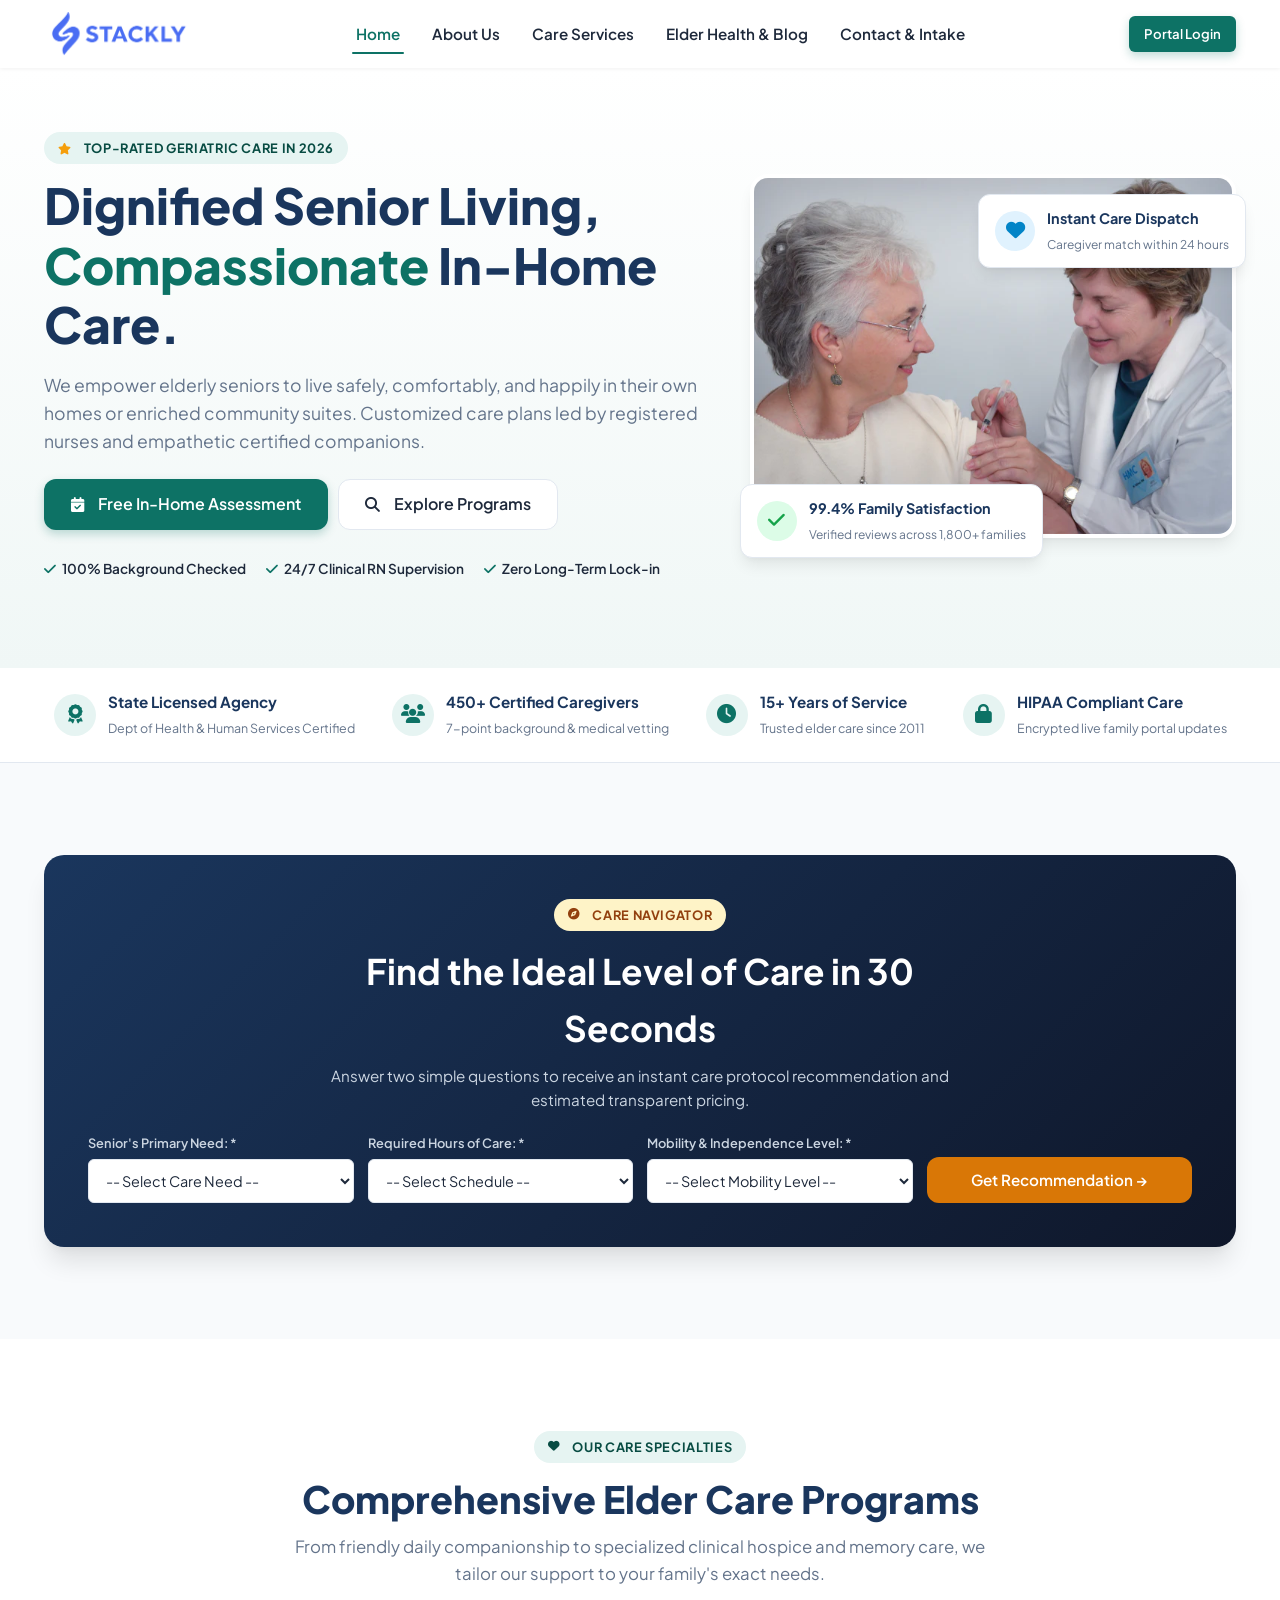
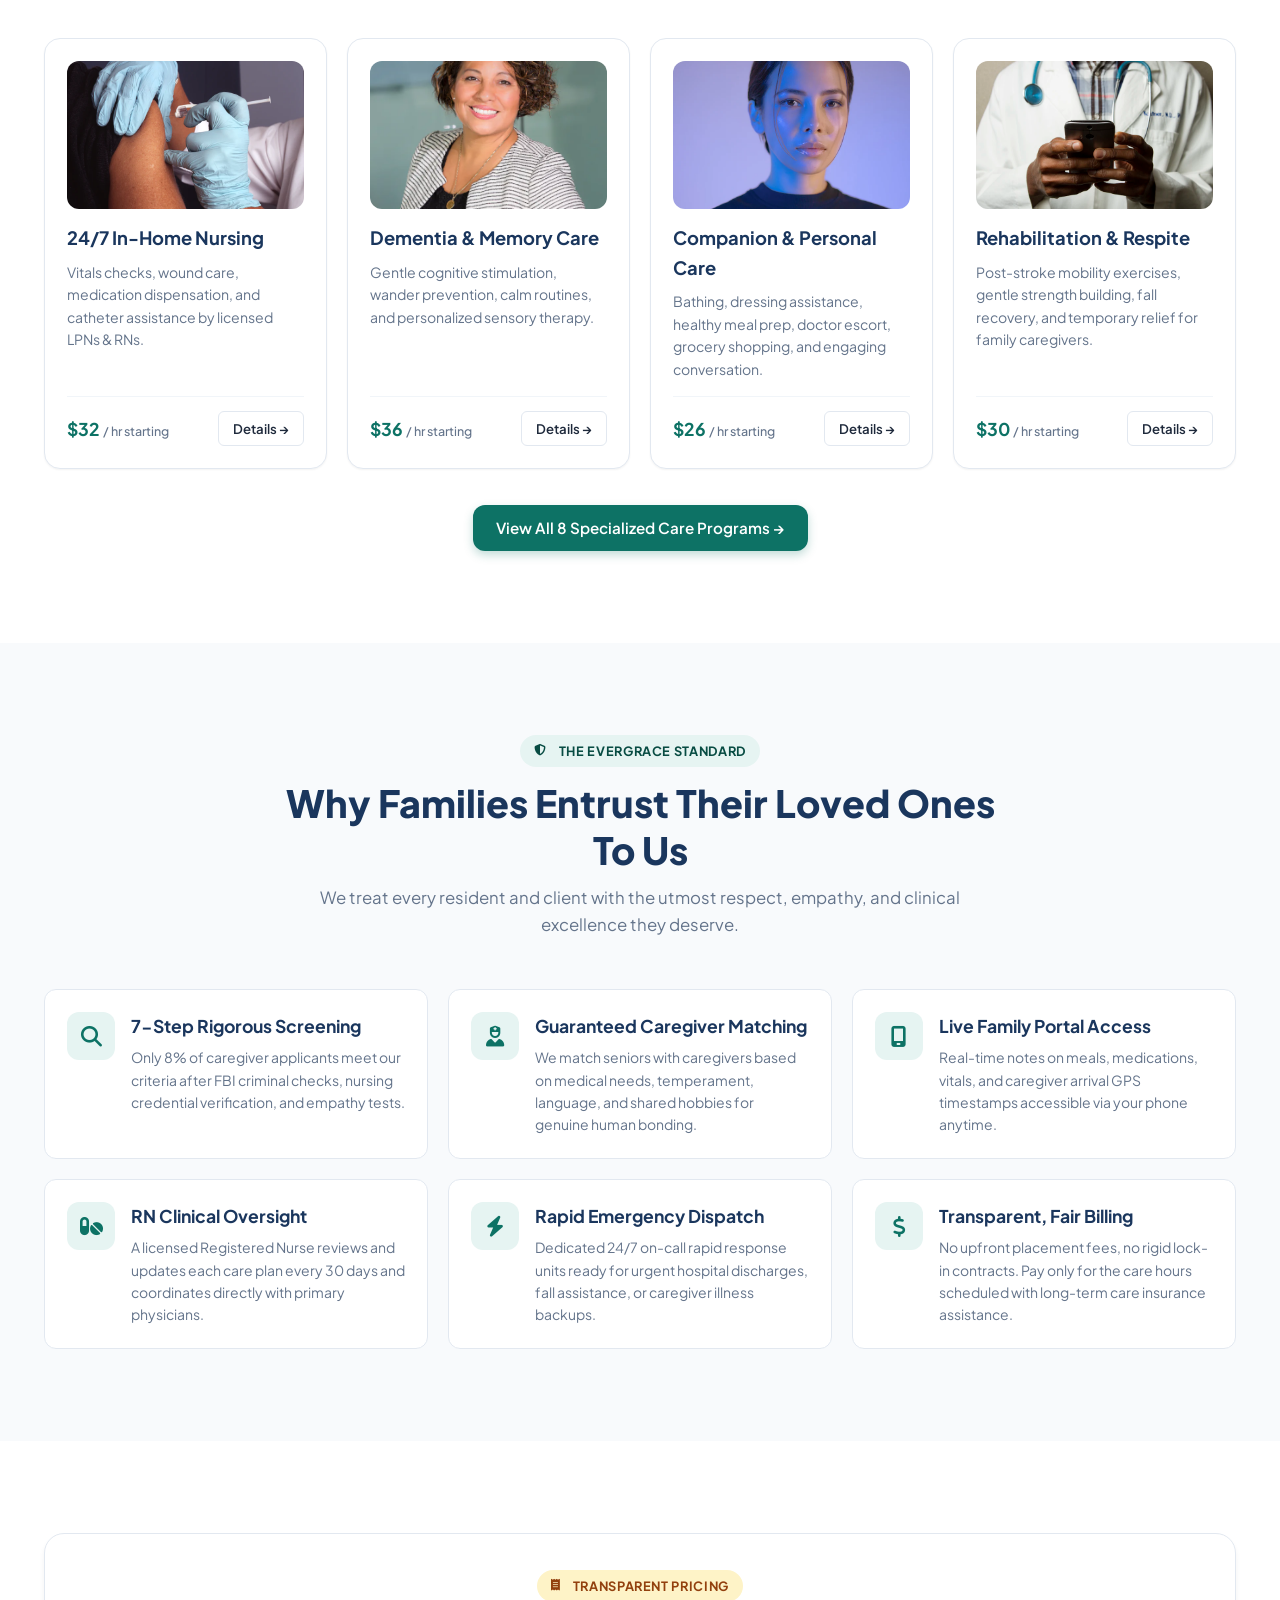
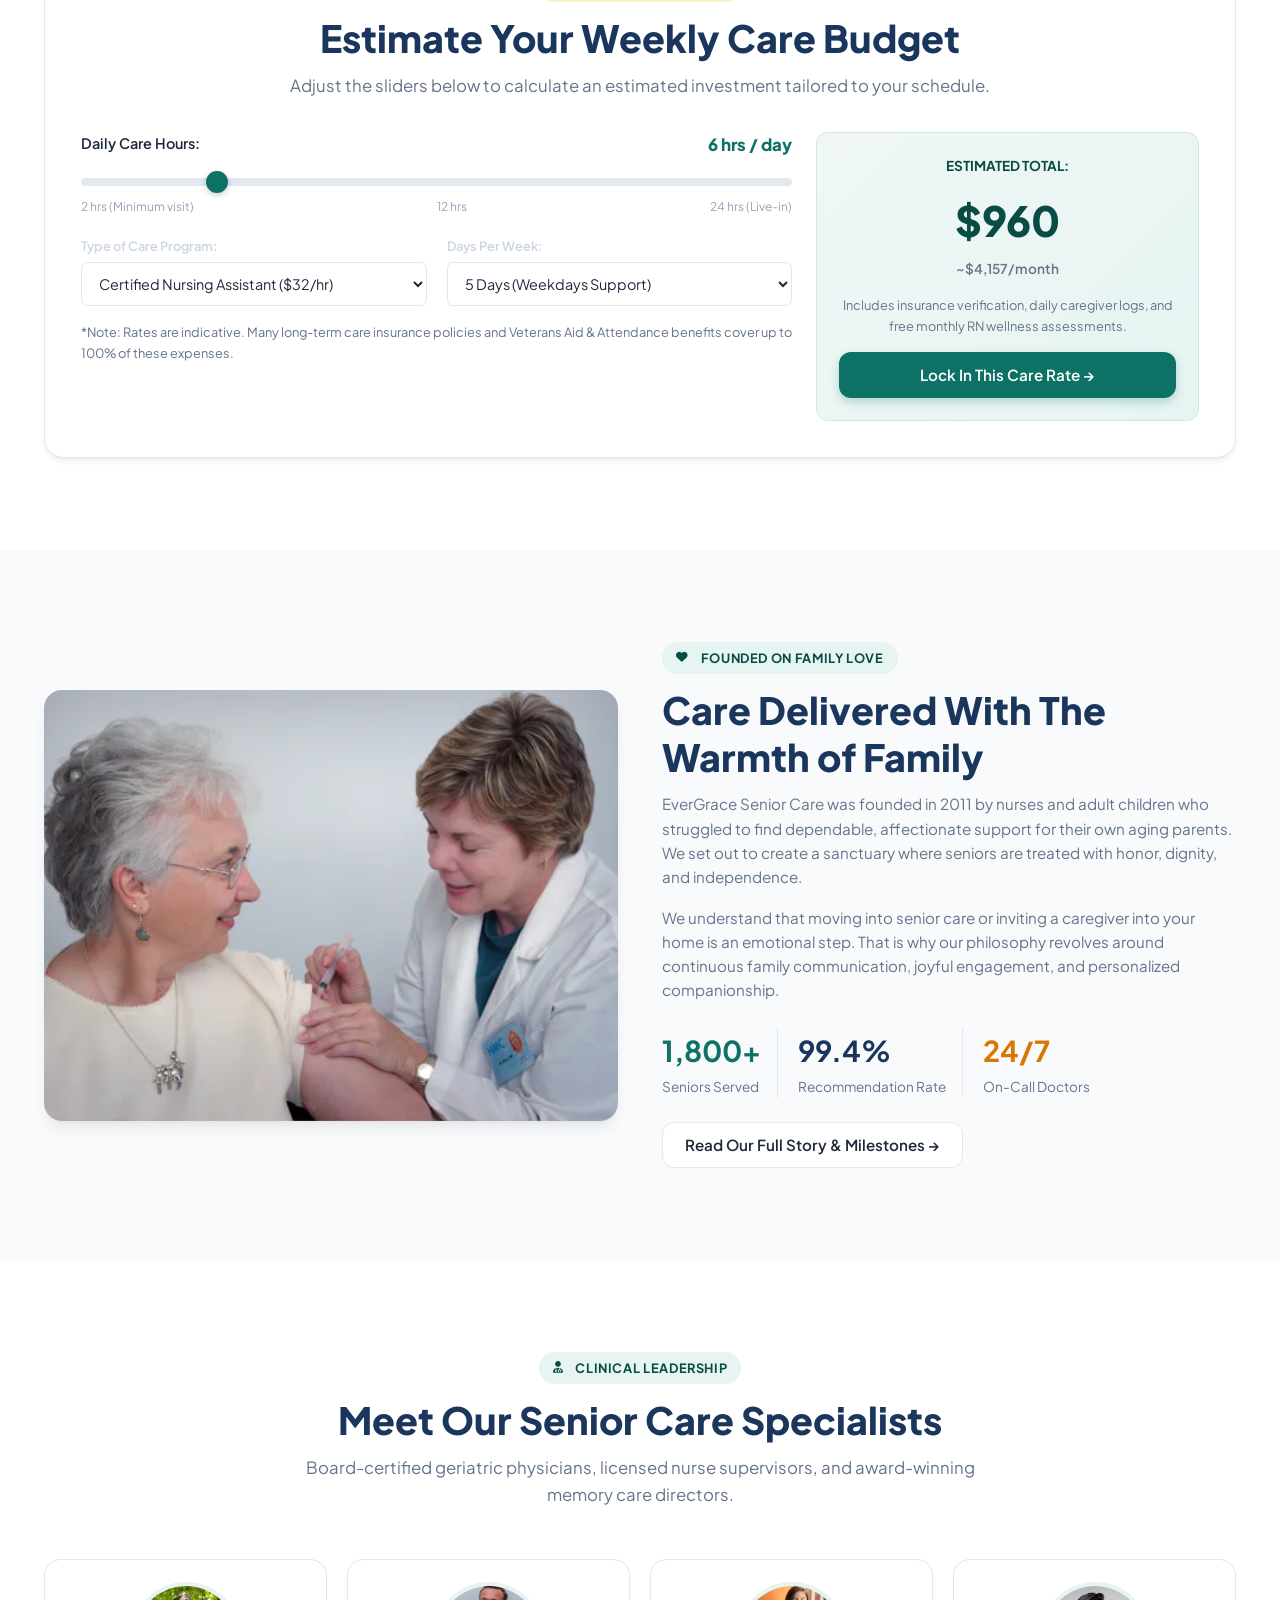
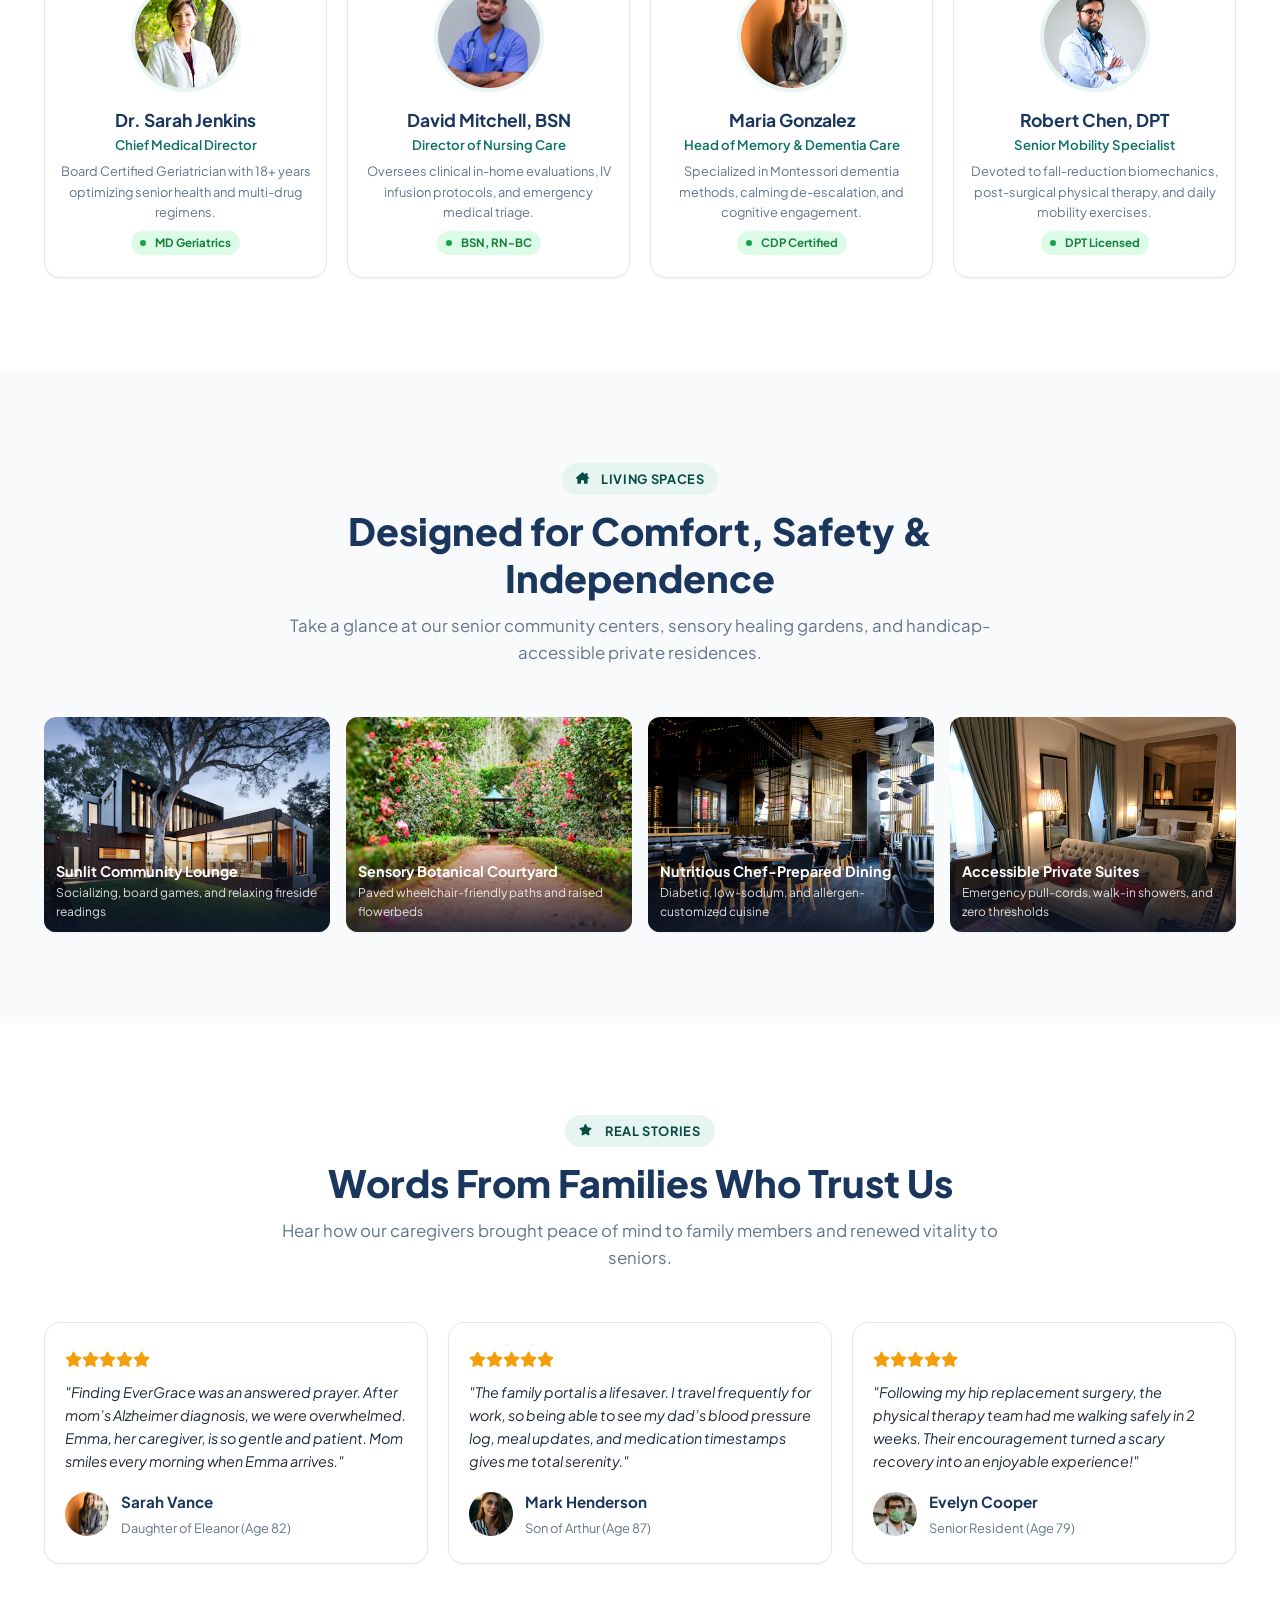
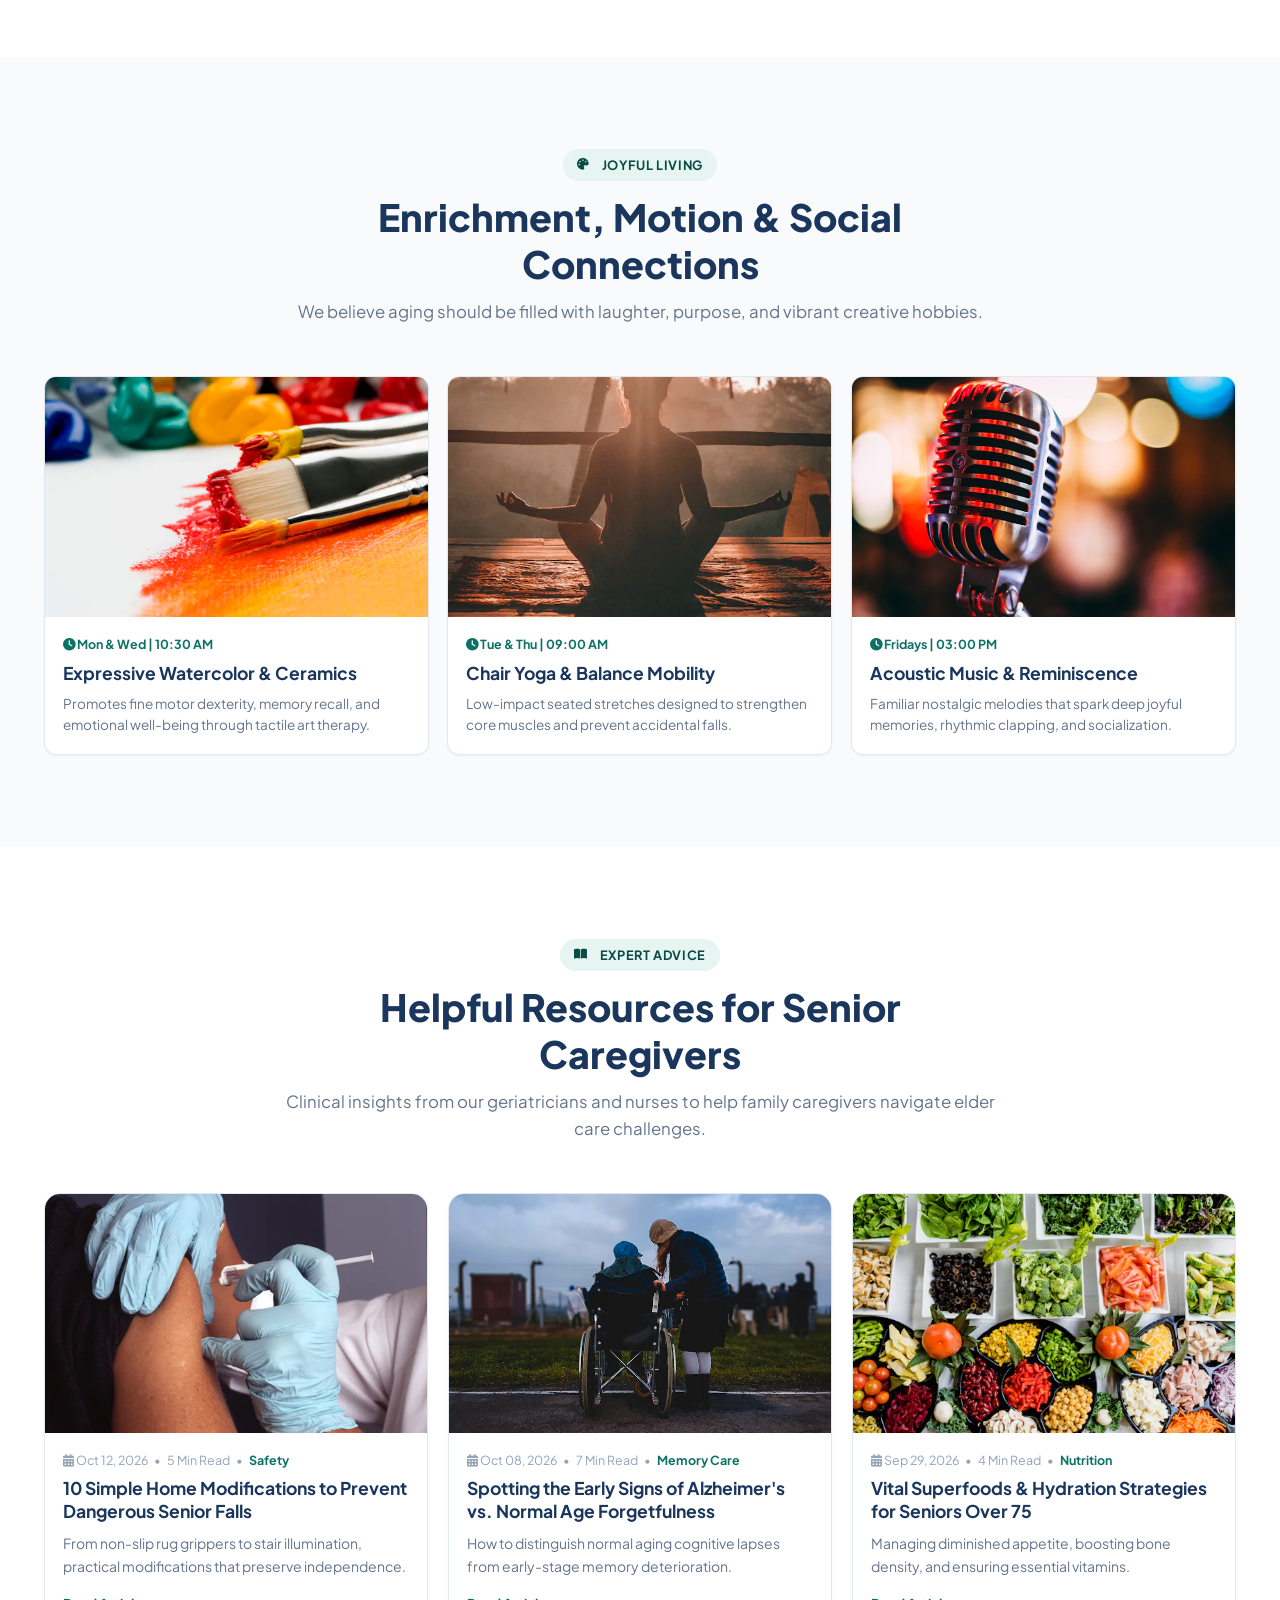
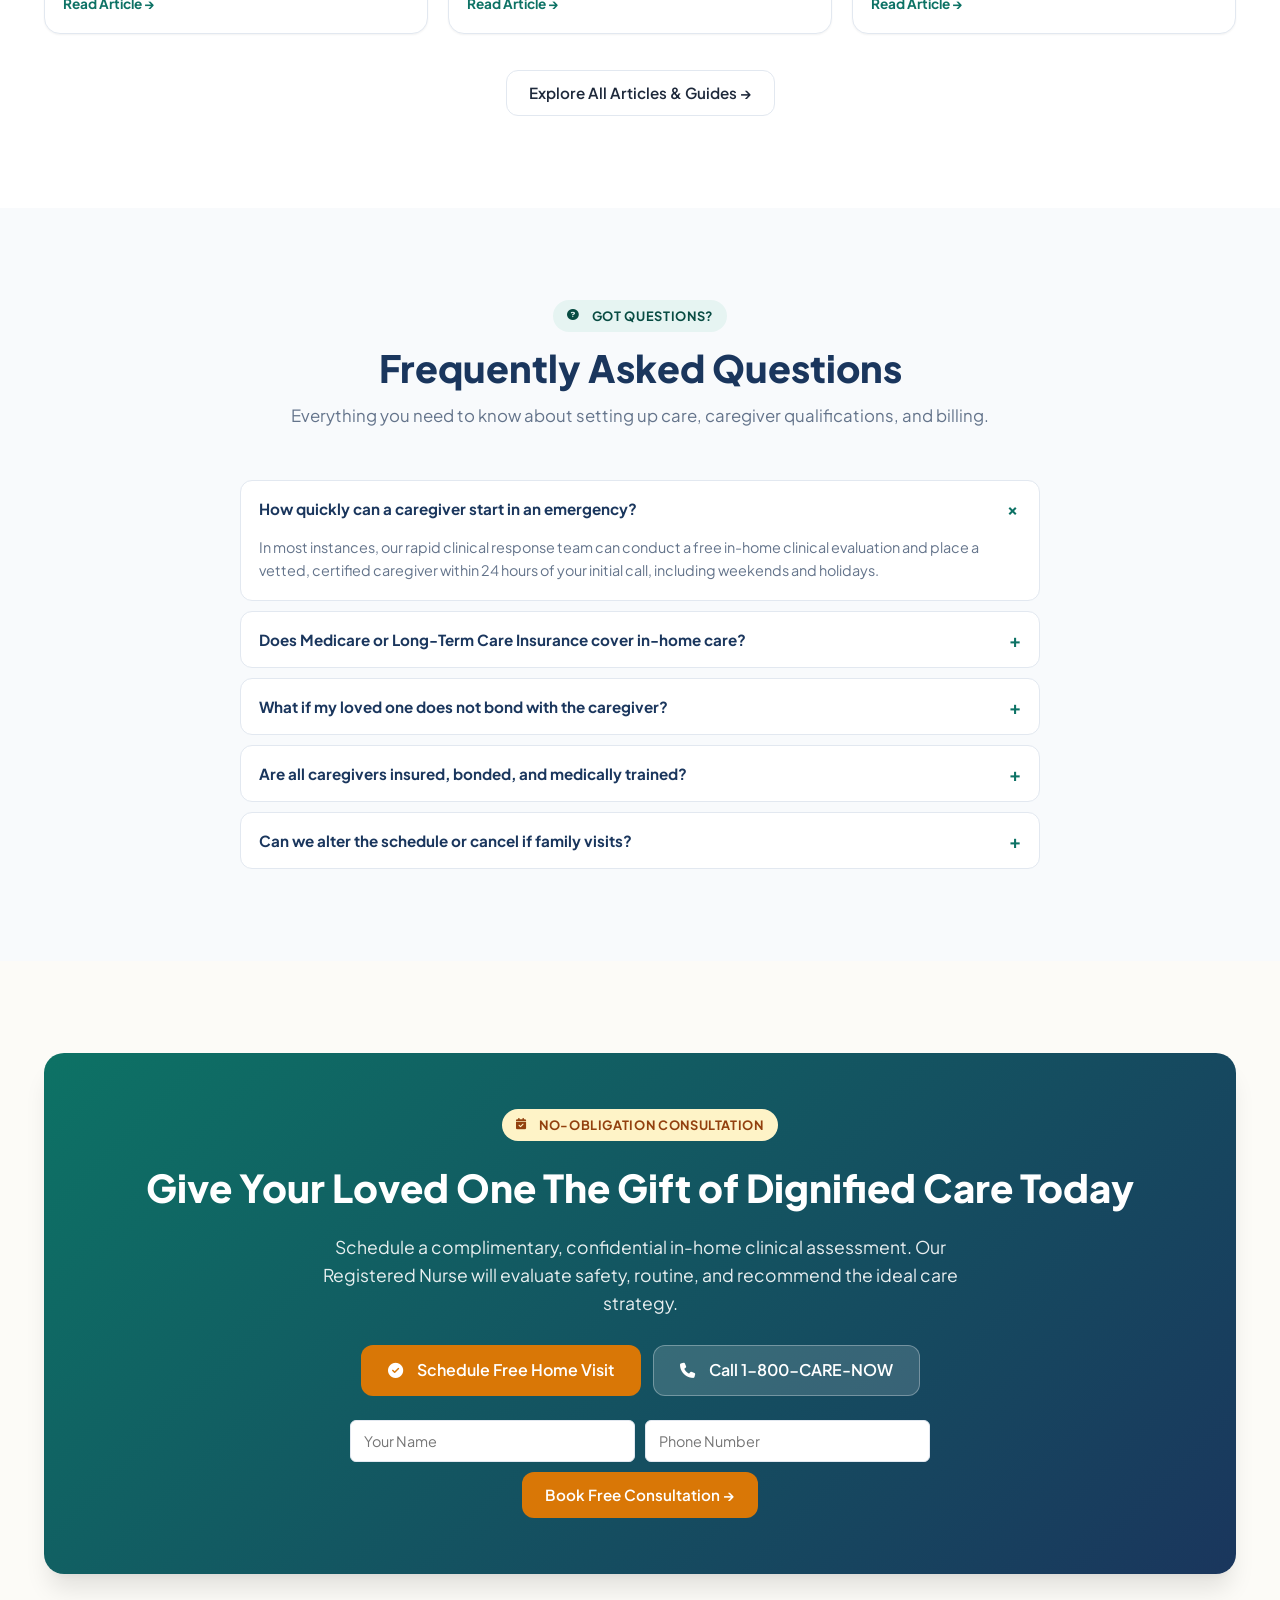
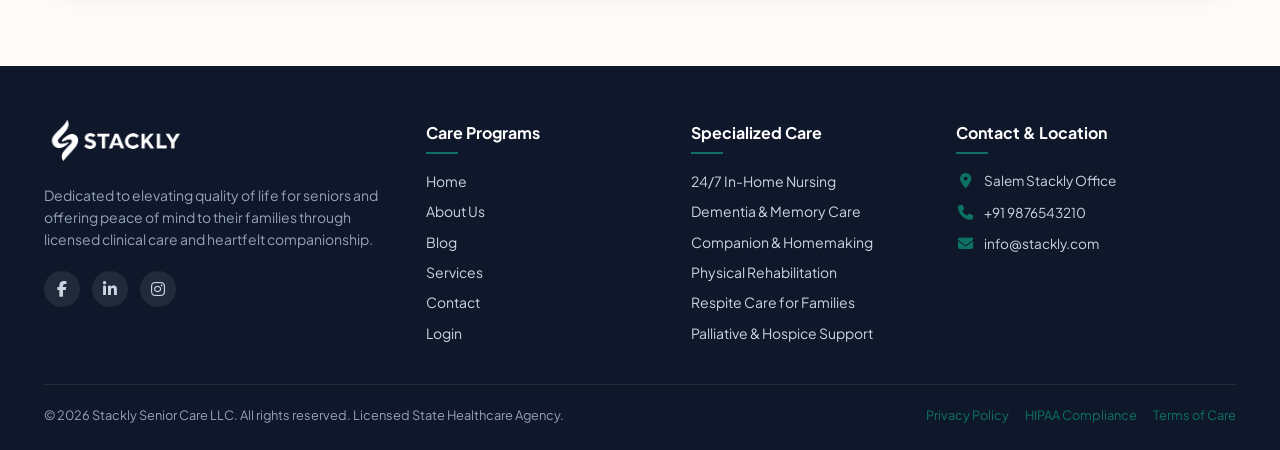
==== commit 45adf1d3: "Add files via upload" ====
--- a/index.html
+++ b/index.html
@@ -53,8 +53,7 @@
 
       <!-- Desktop CTAs -->
       <div class="nav-actions">
-        <a href="login.html" class="btn btn-sm btn-outline">Portal Login</a>
-        <a href="contact.html#consultation" class="btn btn-sm btn-primary">Book Consultation</a>
+        <a href="login.html" class="btn btn-sm btn-primary">Portal Login</a>
       </div>
 
       <!-- Mobile Hamburger Toggle -->
@@ -81,9 +80,7 @@
         <a href="services.html" class="mobile-nav-link">Care Services <span>&rarr;</span></a>
         <a href="blog.html" class="mobile-nav-link">Elder Health & Blog <span>&rarr;</span></a>
         <a href="contact.html" class="mobile-nav-link">Contact Us <span>&rarr;</span></a>
-        <a href="dashboard-client.html" class="mobile-nav-link" style="color: var(--primary);">Client Portal <span>&rarr;</span></a>
-        <a href="dashboard-admin.html" class="mobile-nav-link" style="color: var(--secondary);">Admin Portal <span>&rarr;</span></a>
-      </nav>
+        </nav>
     </div>
     <div class="mobile-drawer-bottom">
       <a href="login.html" class="btn btn-outline btn-full">Sign In to Portal</a>
@@ -106,7 +103,7 @@
               We empower elderly seniors to live safely, comfortably, and happily in their own homes or enriched community suites. Customized care plans led by registered nurses and empathetic certified companions.
             </p>
             <div class="hero-buttons">
-              <a href="contact.html#consultation" class="btn btn-lg btn-primary"><i class="fa-solid fa-calendar-check"></i> Free In-Home Assessment</a>
+              <a href="404.html" class="btn btn-lg btn-primary"><i class="fa-solid fa-calendar-check"></i> Free In-Home Assessment</a>
               <a href="404.html" class="btn btn-lg btn-outline"><i class="fa-solid fa-magnifying-glass"></i> Explore Programs</a>
             </div>
             <div class="hero-features">
@@ -290,7 +287,7 @@
         </div>
 
         <div style="text-align: center; margin-top: 36px;">
-          <a href="services.html" class="btn btn-primary">View All 8 Specialized Care Programs &rarr;</a>
+          <a href="404.html" class="btn btn-primary">View All 8 Specialized Care Programs &rarr;</a>
         </div>
       </div>
     </section>
@@ -412,7 +409,7 @@
               <div class="calc-price-display" id="calcTotalPrice">$960</div>
               <div style="font-size: 0.85rem; color: var(--text-muted); font-weight: 600;" id="calcMonthlyPrice">~$4,156/month</div>
               <p style="font-size: 0.8rem; color: var(--text-muted); margin: 16px 0;">Includes insurance verification, daily caregiver logs, and free monthly RN wellness assessments.</p>
-              <a href="contact.html#consultation" class="btn btn-primary btn-full">Lock In This Care Rate &rarr;</a>
+              <a href="404.html" class="btn btn-primary btn-full">Lock In This Care Rate &rarr;</a>
             </div>
           </div>
         </div>
@@ -449,7 +446,7 @@
                 <span style="font-size: 0.85rem; color: var(--text-muted);">On-Call Doctors</span>
               </div>
             </div>
-            <a href="about.html" class="btn btn-outline">Read Our Full Story & Milestones &rarr;</a>
+            <a href="404.html" class="btn btn-outline">Read Our Full Story & Milestones &rarr;</a>
           </div>
         </div>
       </div>
@@ -686,9 +683,9 @@
               <div class="blog-meta">
                 <span><i class="fa-solid fa-calendar-days"></i> Oct 12, 2026</span> &bull; <span>5 Min Read</span> &bull; <strong style="color: var(--primary);">Safety</strong>
               </div>
-              <h3 class="blog-title"><a href="blog.html#post1">10 Simple Home Modifications to Prevent Dangerous Senior Falls</a></h3>
+              <h3 class="blog-title"><a href="404.html">10 Simple Home Modifications to Prevent Dangerous Senior Falls</a></h3>
               <p style="font-size: 0.875rem; color: var(--text-muted); margin-bottom: 16px;">From non-slip rug grippers to stair illumination, practical modifications that preserve independence.</p>
-              <a href="blog.html#post1" style="font-weight: 700; font-size: 0.85rem; margin-top: auto;">Read Article &rarr;</a>
+              <a href="404.html" style="font-weight: 700; font-size: 0.85rem; margin-top: auto;">Read Article &rarr;</a>
             </div>
           </article>
 
@@ -700,9 +697,9 @@
               <div class="blog-meta">
                 <span><i class="fa-solid fa-calendar-days"></i> Oct 08, 2026</span> &bull; <span>7 Min Read</span> &bull; <strong style="color: var(--primary);">Memory Care</strong>
               </div>
-              <h3 class="blog-title"><a href="blog.html#post2">Spotting the Early Signs of Alzheimer's vs. Normal Age Forgetfulness</a></h3>
+              <h3 class="blog-title"><a href="404.html">Spotting the Early Signs of Alzheimer's vs. Normal Age Forgetfulness</a></h3>
               <p style="font-size: 0.875rem; color: var(--text-muted); margin-bottom: 16px;">How to distinguish normal aging cognitive lapses from early-stage memory deterioration.</p>
-              <a href="blog.html#post2" style="font-weight: 700; font-size: 0.85rem; margin-top: auto;">Read Article &rarr;</a>
+              <a href="404.html" style="font-weight: 700; font-size: 0.85rem; margin-top: auto;">Read Article &rarr;</a>
             </div>
           </article>
 
@@ -714,15 +711,15 @@
               <div class="blog-meta">
                 <span><i class="fa-solid fa-calendar-days"></i> Sep 29, 2026</span> &bull; <span>4 Min Read</span> &bull; <strong style="color: var(--primary);">Nutrition</strong>
               </div>
-              <h3 class="blog-title"><a href="blog.html#post3">Vital Superfoods & Hydration Strategies for Seniors Over 75</a></h3>
+              <h3 class="blog-title"><a href="404.html">Vital Superfoods & Hydration Strategies for Seniors Over 75</a></h3>
               <p style="font-size: 0.875rem; color: var(--text-muted); margin-bottom: 16px;">Managing diminished appetite, boosting bone density, and ensuring essential vitamins.</p>
-              <a href="blog.html#post3" style="font-weight: 700; font-size: 0.85rem; margin-top: auto;">Read Article &rarr;</a>
+              <a href="404.html" style="font-weight: 700; font-size: 0.85rem; margin-top: auto;">Read Article &rarr;</a>
             </div>
           </article>
         </div>
 
         <div style="text-align: center; margin-top: 36px;">
-          <a href="blog.html" class="btn btn-outline">Explore All Articles & Guides &rarr;</a>
+          <a href="404.html" class="btn btn-outline">Explore All Articles & Guides &rarr;</a>
         </div>
       </div>
     </section>
@@ -798,8 +795,8 @@
           <h2>Give Your Loved One The Gift of Dignified Care Today</h2>
           <p>Schedule a complimentary, confidential in-home clinical assessment. Our Registered Nurse will evaluate safety, routine, and recommend the ideal care strategy.</p>
           <div class="cta-banner-buttons">
-            <a href="contact.html#consultation" class="btn btn-lg btn-accent"><i class="fa-solid fa-circle-check"></i> Schedule Free Home Visit</a>
-            <a href="tel:18002273669" class="btn btn-lg btn-outline" style="background: rgba(255,255,255,0.15); color: #ffffff; border-color: rgba(255,255,255,0.3);"><i class="fa-solid fa-phone"></i> Call 1-800-CARE-NOW</a>
+            <a href="404.html" class="btn btn-lg btn-accent"><i class="fa-solid fa-circle-check"></i> Schedule Free Home Visit</a>
+            <a href="404.html" class="btn btn-lg btn-outline" style="background: rgba(255,255,255,0.15); color: #ffffff; border-color: rgba(255,255,255,0.3);"><i class="fa-solid fa-phone"></i> Call 1-800-CARE-NOW</a>
           </div>
 
           <form action="404.html" method="GET" onsubmit="event.preventDefault(); window.location.href='404.html';" style="max-width: 580px; margin: 24px auto 0; display: flex; gap: 10px; flex-wrap: wrap; justify-content: center;">
@@ -880,5 +877,5 @@
   <script src="assets/js/main.js"></script>
 </body>
 </html>
-
-
+
+
